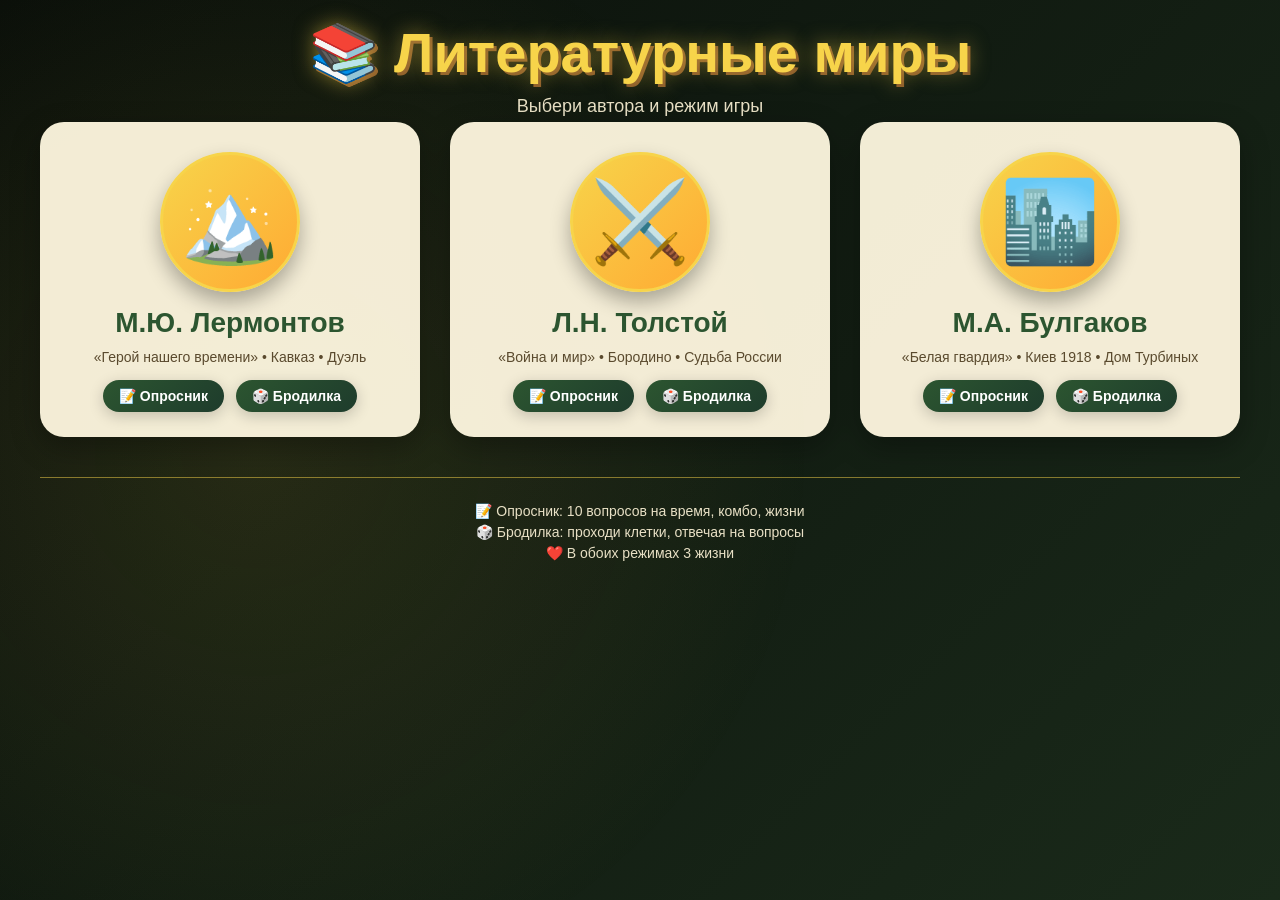
==== board.html @ 4d4cee5b "Update board.html" ====
<!DOCTYPE html>
<html lang="ru">
<head>
    <meta charset="UTF-8">
    <meta name="viewport" content="width=device-width, initial-scale=1.0, user-scalable=yes">
    <title>Литературная бродилка</title>
    <link rel="stylesheet" href="style.css">
    <style>
        .board-container {
            max-width: 800px;
            margin: 0 auto;
            background: rgba(255,248,225,0.95);
            border-radius: 32px;
            padding: 25px;
        }
        .path {
            display: flex;
            flex-wrap: wrap;
            justify-content: center;
            gap: 15px;
            margin: 30px 0;
        }
        .cell {
            width: 70px;
            height: 70px;
            background: #e0d5b5;
            border-radius: 50%;
            display: flex;
            align-items: center;
            justify-content: center;
            font-weight: bold;
            font-size: 20px;
            transition: all 0.2s;
            box-shadow: 0 4px 8px rgba(0,0,0,0.2);
            cursor: pointer;
        }
        .cell.passed {
            background: #2c5530;
            color: white;
        }
        .cell.current {
            background: #f7d44a;
            transform: scale(1.1);
            box-shadow: 0 0 15px gold;
            color: #2c5530;
        }
        .cell.future {
            background: #c0b88a;
            cursor: pointer;
        }
        .cell.future:hover {
            background: #f7d44a;
            transform: scale(1.05);
        }
        .cell.locked {
            background: #aaa;
            cursor: not-allowed;
            opacity: 0.6;
        }
        .question-area {
            margin-top: 20px;
            padding: 20px;
            background: #fff;
            border-radius: 24px;
            animation: fadeIn 0.3s;
        }
        .options-grid {
            display: grid;
            gap: 10px;
            margin-top: 15px;
        }
        .board-option {
            background: #f5f0e3;
            padding: 10px 15px;
            border-radius: 40px;
            cursor: pointer;
            transition: 0.2s;
        }
        .board-option:hover {
            background: #f7d44a;
            transform: translateX(5px);
        }
        .reset-adventure {
            background: #8b5a2b;
            color: white;
            border: none;
            padding: 10px 20px;
            border-radius: 30px;
            cursor: pointer;
            margin-top: 20px;
            width: 100%;
        }
        @media (max-width: 600px) {
            .cell { width: 50px; height: 50px; font-size: 16px; }
        }
    </style>
</head>
<body id="boardBody">
    <div class="board-container">
        <div class="game-header">
            <a href="index.html" class="back-btn">← Главное меню</a>
            <div class="stats-panel">
                <div class="stat"><span>⭐</span><span id="score">0</span></div>
                <div class="stat"><span>❤️</span><span id="lives">3</span></div>
            </div>
        </div>
        
        <div class="location">
            <div class="location-icon" id="boardIcon">📖</div>
            <h3 id="boardTitle">Загрузка...</h3>
            <p class="location-desc" id="boardDesc"></p>
        </div>
        
        <div class="path" id="pathContainer"></div>
        <div id="questionPanel" class="question-area"></div>
        
        <button id="resetBoardBtn" class="reset-adventure">Начать заново</button>
    </div>
    
    <script>
        const authorsData = {
            lermontov: {
                name: "М.Ю. Лермонтов",
                icon: "🏔️",
                desc: "«Герой нашего времени» • Кавказ • Дуэль",
                bgGradient: "linear-gradient(135deg, #3a5e3a 0%, #2c4a2c 100%)",
                questions: [
                    { text: "Как зовут главного героя романа?", options: ["Евгений Онегин", "Григорий Печорин", "Александр Чацкий", "Дмитрий Рудин"], correct: 1, explanation: "Печорин." },
                    { text: "С кем Печорин стреляется на дуэли?", options: ["Максим Максимыч", "Грушницкий", "Вернер", "Княжна Мери"], correct: 1, explanation: "С Грушницким." },
                    { text: "Как зовут девушку, которую Печорин похищает?", options: ["Княжна Мери", "Вера", "Бэла", "Ундина"], correct: 2, explanation: "Бэла." },
                    { text: "В какой главе история с контрабандистами?", options: ["Бэла", "Максим Максимыч", "Тамань", "Княжна Мери"], correct: 2, explanation: "Тамань." },
                    { text: "Кто убивает Вулича?", options: ["Печорин", "Грушницкий", "Пьяный казак", "Контрабандисты"], correct: 2, explanation: "Пьяный казак." },
                    { text: "Как Печорин относится к судьбе?", options: ["Верит", "Не верит", "Сомневается", "Игнорирует"], correct: 0, explanation: "Верит в предопределение." },
                    { text: "Кто рассказывает историю о Бэле?", options: ["Печорин", "Вернер", "Максим Максимыч", "Грушницкий"], correct: 2, explanation: "Максим Максимыч." },
                    { text: "Где происходит глава «Княжна Мери»?", options: ["Тамань", "Пятигорск", "Кисловодск", "Тифлис"], correct: 1, explanation: "Пятигорск." },
                    { text: "Что происходит с Печориным в конце?", options: ["Женится", "Умирает в Персии", "Становится генералом", "Эмигрирует"], correct: 1, explanation: "Умирает в Персии." },
                    { text: "Какой тип представляет Печорин?", options: ["Лишний человек", "Маленький человек", "Романтический герой", "Герой-любовник"], correct: 0, explanation: "Лишний человек." }
                ]
            },
            tolstoy: {
                name: "Л.Н. Толстой",
                icon: "⚔️",
                desc: "«Война и мир» • Бородино • Судьба России",
                bgGradient: "linear-gradient(135deg, #5d3a1a 0%, #8b5a2b 100%)",
                questions: [
                    { text: "Сколько томов в романе?", options: ["3", "4", "5", "6"], correct: 1, explanation: "4 тома." },
                    { text: "Кто командует русской армией при Бородино?", options: ["Наполеон", "Кутузов", "Багратион", "Барклай"], correct: 1, explanation: "Кутузов." },
                    { text: "За кого выходит Наташа Ростова?", options: ["Андрей", "Пьер", "Анатоль", "Николай"], correct: 1, explanation: "За Пьера Безухова." },
                    { text: "Что с Андреем Болконским?", options: ["Женится", "Умирает", "Эмигрирует", "Декабрист"], correct: 1, explanation: "Умирает от ранения." },
                    { text: "Фамилия Наташи?", options: ["Болконская", "Курагина", "Ростова", "Безухова"], correct: 2, explanation: "Ростова." },
                    { text: "Кто отдал подводы для раненых?", options: ["Андрей", "Пьер", "Наташа", "Кутузов"], correct: 2, explanation: "Наташа." },
                    { text: "Главное сражение романа?", options: ["Аустерлиц", "Шенграбен", "Бородино", "Тарутино"], correct: 2, explanation: "Бородино." },
                    { text: "Кто такой Платон Каратаев?", options: ["Враг", "Учитель", "Сослуживец", "Родственник"], correct: 1, explanation: "Символ мудрости." },
                    { text: "Что символизирует дуб?", options: ["Смерть", "Возрождение", "Старость", "Войну"], correct: 1, explanation: "Возрождение Андрея." },
                    { text: "Главная мысль романа?", options: ["Героизм", "Роль народа", "Любовь", "Критика"], correct: 1, explanation: "Историей движет народ." }
                ]
            },
            bulgakov: {
                name: "М.А. Булгаков",
                icon: "🏙️",
                desc: "«Белая гвардия» • Киев 1918 • Дом Турбиных",
                bgGradient: "linear-gradient(135deg, #2c2c3a 0%, #1a1a2a 100%)",
                questions: [
                    { text: "Дом Турбиных находится на...", options: ["Набережной", "Алексеевском спуске", "Крещатике", "Подоле"], correct: 1, explanation: "Алексеевский спуск, 13." },
                    { text: "Символ дома Турбиных?", options: ["Кремовые шторы", "Библиотека", "Рояль", "Печка"], correct: 0, explanation: "Кремовые шторы." },
                    { text: "Кто спасает Алексея Турбина?", options: ["Елена", "Юлия Рейс", "Николка", "Мышлаевский"], correct: 1, explanation: "Юлия Рейс." },
                    { text: "Как зовут сестру Турбиных?", options: ["Наташа", "Елена", "Анна", "Варвара"], correct: 1, explanation: "Елена." },
                    { text: "Порядок смены власти в Киеве?", options: ["Б→Г→П", "Г→П→Б", "П→Г→Б", "Б→П→Г"], correct: 1, explanation: "Гетман→Петлюра→Большевики." },
                    { text: "Кто погибает, спасая юнкеров?", options: ["Алексей", "Николка", "Най-Турс", "Мышлаевский"], correct: 2, explanation: "Най-Турс." },
                    { text: "Что снится Алексею после ранения?", options: ["Война", "Рай", "Дом", "Любовь"], correct: 1, explanation: "Рай, где все равны." },
                    { text: "Профессия Алексея Турбина?", options: ["Врач", "Военный", "Писатель", "Адвокат"], correct: 0, explanation: "Врач." },
                    { text: "Что с Николкой в финале?", options: ["Погибает", "Эмигрирует", "Остаётся", "Женится"], correct: 2, explanation: "Остаётся в Киеве." },
                    { text: "Финальная фраза романа?", options: ["Всё пройдёт", "Звёзды останутся", "Всё будет правильно", "Мир построен"], correct: 1, explanation: "«Но звёзды останутся»." }
                ]
            }
        };
        
        const author = localStorage.getItem('boardAuthor');
        if (!author || !authorsData[author]) {
            alert('Пожалуйста, выберите автора в главном меню');
            window.location.href = 'index.html';
        }
        
        const data = authorsData[author];
        document.getElementById('boardBody').style.background = data.bgGradient;
        document.getElementById('boardIcon').textContent = data.icon;
        document.getElementById('boardTitle').textContent = data.name;
        document.getElementById('boardDesc').textContent = data.desc;
        
        const TOTAL_CELLS = 8;
        let currentCell = 0;
        let score = 0;
        let lives = 3;
        let passedCells = [0];
        let awaitingAnswer = false;
        let currentQuestion = null;
        
        const pathContainer = document.getElementById('pathContainer');
        const questionPanel = document.getElementById('questionPanel');
        const scoreSpan = document.getElementById('score');
        const livesSpan = document.getElementById('lives');
        const resetBtn = document.getElementById('resetBoardBtn');
        
        function saveProgress() {
            localStorage.setItem(`board_${author}`, JSON.stringify({ currentCell, score, lives, passedCells }));
        }
        
        function loadProgress() {
            const saved = localStorage.getItem(`board_${author}`);
            if (saved) {
                try {
                    const p = JSON.parse(saved);
                    currentCell = p.currentCell;
                    score = p.score;
                    lives = p.lives;
                    passedCells = p.passedCells;
                } catch(e) {}
            }
            updateUI();
        }
        
        function updateUI() {
            scoreSpan.textContent = score;
            livesSpan.textContent = lives;
            drawPath();
            if (lives <= 0) {
                questionPanel.innerHTML = `<div class="final-screen"><div class="final-icon">💀</div><h2>Поражение</h2><p>У вас закончились жизни.</p><button id="restartBtn" class="reset-btn">Начать заново</button></div>`;
                document.getElementById('restartBtn')?.addEventListener('click', () => resetGame());
                return;
            }
            if (currentCell === TOTAL_CELLS - 1) {
                const totalPossible = TOTAL_CELLS * 10;
                const percent = (score / totalPossible) * 100;
                let prizeQuote = percent >= 80 ? "Блестяще! Вы настоящий знаток литературы!" : (percent >= 50 ? "Неплохо! Но есть куда расти." : "Перечитайте произведения и попробуйте снова!");
                questionPanel.innerHTML = `<div class="final-screen"><div class="final-icon">🏆</div><h2>Поздравляем!</h2><div class="final-score">${score} / ${totalPossible} баллов</div><div class="prize">${prizeQuote}</div><button id="restartBtn" class="reset-btn">Пройти ещё раз</button></div>`;
                document.getElementById('restartBtn')?.addEventListener('click', () => resetGame());
                return;
            }
        }
        
        function drawPath() {
            pathContainer.innerHTML = '';
            for (let i = 0; i < TOTAL_CELLS; i++) {
                const cell = document.createElement('div');
                cell.classList.add('cell');
                cell.textContent = i+1;
                if (passedCells.includes(i)) cell.classList.add('passed');
                if (i === currentCell) cell.classList.add('current');
                if (i > currentCell && !passedCells.includes(i)) {
                    if (i === currentCell + 1) {
                        cell.classList.add('future');
                        cell.addEventListener('click', () => attemptMove(i));
                    } else {
                        cell.classList.add('locked');
                    }
                } else if (i < currentCell) {
                    cell.classList.add('passed');
                }
                pathContainer.appendChild(cell);
            }
        }
        
        function attemptMove(targetCell) {
            if (awaitingAnswer) return;
            if (targetCell !== currentCell + 1) return;
            if (lives <= 0) return;
            const q = data.questions[Math.floor(Math.random() * data.questions.length)];
            currentQuestion = q;
            showQuestion(q, targetCell);
        }
        
        function showQuestion(q, targetCell) {
            awaitingAnswer = true;
            let optionsHtml = q.options.map((opt, idx) => `<div class="board-option" data-opt="${idx}">${opt}</div>`).join('');
            questionPanel.innerHTML = `
                <div class="question-book">📖 Вопрос для перехода на клетку ${targetCell+1}</div>
                <div class="question-text">${q.text}</div>
                <div class="options-grid" id="boardOptions">${optionsHtml}</div>
                <div id="boardFeedback" class="feedback"></div>
            `;
            document.querySelectorAll('.board-option').forEach(opt => {
                opt.addEventListener('click', (e) => {
                    if (!awaitingAnswer) return;
                    const selected = parseInt(opt.dataset.opt);
                    const isCorrect = (selected === q.correct);
                    const feedbackDiv = document.getElementById('boardFeedback');
                    if (isCorrect) {
                        const points = 10;
                        score += points;
                        feedbackDiv.innerHTML = `✅ Правильно! +${points} баллов. ${q.explanation}`;
                        feedbackDiv.className = 'feedback correct-feedback';
                        currentCell = targetCell;
                        if (!passedCells.includes(targetCell)) passedCells.push(targetCell);
                        saveProgress();
                        updateUI();
                        awaitingAnswer = false;
                        setTimeout(() => {
                            if (lives > 0 && currentCell !== TOTAL_CELLS-1) {
                                questionPanel.innerHTML = `<p style="text-align:center; padding:20px;">✅ Переход на клетку ${currentCell+1} успешен!<br>Нажмите на следующую клетку, чтобы продолжить.</p>`;
                            } else {
                                updateUI();
                            }
                        }, 1500);
                    } else {
                        lives--;
                        feedbackDiv.innerHTML = `❌ Неправильно. ${q.explanation} -1 жизнь.`;
                        feedbackDiv.className = 'feedback wrong-feedback';
                        saveProgress();
                        updateUI();
                        awaitingAnswer = false;
                        setTimeout(() => {
                            if (lives > 0 && currentCell !== TOTAL_CELLS-1) {
                                questionPanel.innerHTML = `<p style="text-align:center; padding:20px;">😔 Остались на клетке ${currentCell+1}. Попробуйте снова нажать на следующую клетку.</p>`;
                            } else {
                                updateUI();
                            }
                        }, 1500);
                    }
                });
            });
        }
        
        function resetGame() {
            currentCell = 0;
            score = 0;
            lives = 3;
            passedCells = [0];
            saveProgress();
            updateUI();
            questionPanel.innerHTML = `<p style="text-align:center; padding:20px;">Нажмите на клетку 2, чтобы начать путь!</p>`;
        }
        
        loadProgress();
        resetBtn.addEventListener('click', () => resetGame());
    </script>
</body>
</html>
---- style.css ----
* {
    margin: 0;
    padding: 0;
    box-sizing: border-box;
}

body {
    font-family: 'Segoe UI', 'Montserrat', Tahoma, Geneva, Verdana, sans-serif;
    background: linear-gradient(135deg, #0a0f0a 0%, #1a2a1a 100%);
    min-height: 100vh;
    padding: 20px;
    position: relative;
    overflow-x: hidden;
}

body::before {
    content: '';
    position: fixed;
    top: 0;
    left: 0;
    width: 100%;
    height: 100%;
    background: radial-gradient(circle at 20% 50%, rgba(247,212,74,0.1) 0%, transparent 50%);
    pointer-events: none;
    animation: floatBg 20s ease-in-out infinite;
}

@keyframes floatBg {
    0%, 100% { transform: translate(0, 0); opacity: 0.5; }
    50% { transform: translate(5%, 5%); opacity: 0.8; }
}

.container {
    max-width: 1200px;
    margin: 0 auto;
    position: relative;
    z-index: 1;
}

.title-animation {
    position: relative;
    text-align: center;
}

.main-title {
    font-size: 56px;
    color: #f7d44a;
    text-shadow: 0 0 20px rgba(247,212,74,0.5), 3px 3px 0 #8b5a2b;
    margin-bottom: 10px;
    animation: titleGlow 2s ease-in-out infinite;
}

@keyframes titleGlow {
    0%, 100% { text-shadow: 0 0 20px rgba(247,212,74,0.5), 3px 3px 0 #8b5a2b; }
    50% { text-shadow: 0 0 40px rgba(247,212,74,0.8), 3px 3px 0 #8b5a2b; }
}

.glow-effect {
    position: absolute;
    top: 50%;
    left: 50%;
    width: 200px;
    height: 200px;
    background: radial-gradient(circle, rgba(247,212,74,0.3) 0%, transparent 70%);
    transform: translate(-50%, -50%);
    border-radius: 50%;
    animation: pulse 3s ease-in-out infinite;
}

@keyframes pulse {
    0%, 100% { transform: translate(-50%, -50%) scale(1); opacity: 0.5; }
    50% { transform: translate(-50%, -50%) scale(1.5); opacity: 0.2; }
}

.subtitle {
    text-align: center;
    font-size: 18px;
    color: #e8e0c5;
    margin-bottom: 5px;
}

.subtitle-small {
    text-align: center;
    font-size: 14px;
    color: #c0b88a;
    margin-bottom: 40px;
}

.worlds-grid {
    display: grid;
    grid-template-columns: repeat(auto-fit, minmax(320px, 1fr));
    gap: 30px;
    margin-bottom: 40px;
}

.world-card {
    background: rgba(255, 248, 225, 0.95);
    border-radius: 24px;
    padding: 30px 20px;
    text-align: center;
    transition: all 0.4s cubic-bezier(0.175, 0.885, 0.32, 1.275);
    cursor: pointer;
    box-shadow: 0 10px 30px rgba(0,0,0,0.3);
    position: relative;
    overflow: hidden;
}

.world-card::before {
    content: '';
    position: absolute;
    top: -50%;
    left: -50%;
    width: 200%;
    height: 200%;
    background: radial-gradient(circle, rgba(247,212,74,0.2) 0%, transparent 70%);
    opacity: 0;
    transition: opacity 0.4s;
}

.world-card:hover::before {
    opacity: 1;
}

.world-card:hover {
    transform: translateY(-15px) scale(1.02);
    box-shadow: 0 25px 50px rgba(0,0,0,0.4);
}

.world-icon {
    width: 120px;
    height: 120px;
    margin: 0 auto 15px;
    border-radius: 50%;
    overflow: hidden;
    border: 3px solid #f7d44a;
    box-shadow: 0 5px 15px rgba(0,0,0,0.2);
    transition: transform 0.3s;
}

.world-card:hover .world-icon {
    transform: scale(1.05);
}

.world-icon img {
    width: 100%;
    height: 100%;
    object-fit: cover;
}

.world-card h2 {
    font-size: 28px;
    color: #2c5530;
    margin-bottom: 10px;
}

.world-desc {
    color: #5a4a2e;
    font-size: 14px;
    margin-bottom: 15px;
}

.world-stats {
    display: flex;
    justify-content: center;
    gap: 15px;
    margin-bottom: 20px;
}

.world-stats span {
    background: #f7d44a;
    color: #2c5530;
    padding: 5px 12px;
    border-radius: 30px;
    font-size: 11px;
    font-weight: bold;
}

.play-btn {
    background: linear-gradient(135deg, #2c5530 0%, #1e3c2c 100%);
    color: white;
    border: none;
    padding: 12px 28px;
    font-size: 16px;
    border-radius: 40px;
    cursor: pointer;
    transition: all 0.3s;
    font-weight: bold;
    box-shadow: 0 4px 15px rgba(0,0,0,0.2);
}

.play-btn:hover {
    transform: scale(1.05);
    box-shadow: 0 6px 20px rgba(0,0,0,0.3);
}

.info-footer {
    text-align: center;
    color: #e8e0c5;
    font-size: 14px;
    padding-top: 20px;
    border-top: 1px solid #f7d44a80;
}

.info-footer p {
    margin: 5px 0;
}

/* ========== ИГРОВЫЕ СТИЛИ ========== */
.game-container {
    max-width: 900px;
    margin: 0 auto;
    background: rgba(255, 248, 225, 0.95);
    border-radius: 32px;
    padding: 25px;
    box-shadow: 0 20px 40px rgba(0,0,0,0.3);
    animation: slideIn 0.5s ease-out;
}

@keyframes slideIn {
    from { opacity: 0; transform: translateY(30px); }
    to { opacity: 1; transform: translateY(0); }
}

.game-header {
    display: flex;
    justify-content: space-between;
    align-items: center;
    margin-bottom: 25px;
    padding-bottom: 15px;
    border-bottom: 2px solid #f7d44a;
    flex-wrap: wrap;
    gap: 10px;
}

.back-btn {
    background: #8b5a2b;
    color: white;
    text-decoration: none;
    padding: 8px 20px;
    border-radius: 30px;
    font-size: 14px;
    transition: all 0.3s;
}

.back-btn:hover {
    background: #5a3a1a;
    transform: translateX(-3px);
}

.stats-panel {
    display: flex;
    gap: 20px;
}

.stat {
    background: #f7d44a20;
    padding: 8px 18px;
    border-radius: 30px;
    font-weight: bold;
    display: flex;
    align-items: center;
    gap: 8px;
}

.stat span:first-child {
    font-size: 20px;
}

.stat span:last-child {
    color: #2c5530;
    font-size: 20px;
    font-weight: bold;
}

.progress-section {
    margin-bottom: 25px;
}

.progress-bar-container {
    background: #e0d5b5;
    height: 12px;
    border-radius: 10px;
    overflow: hidden;
}

.progress-fill {
    background: linear-gradient(90deg, #f7d44a, #ffaa33);
    height: 100%;
    width: 0%;
    transition: width 0.4s ease;
    position: relative;
    overflow: hidden;
}

.progress-fill::after {
    content: '';
    position: absolute;
    top: 0;
    left: 0;
    right: 0;
    bottom: 0;
    background: linear-gradient(90deg, transparent, rgba(255,255,255,0.4), transparent);
    animation: shimmer 1.5s infinite;
}

@keyframes shimmer {
    0% { transform: translateX(-100%); }
    100% { transform: translateX(100%); }
}

.progress-text {
    text-align: center;
    margin-top: 8px;
    font-size: 14px;
    color: #5a4a2e;
    font-weight: bold;
}

.timer-section {
    text-align: center;
    margin-bottom: 25px;
}

.timer-circle {
    width: 80px;
    height: 80px;
    margin: 0 auto;
    position: relative;
}

.timer-svg {
    transform: rotate(-90deg);
}

.timer-bg {
    stroke: #e0d5b5;
}

.timer-progress {
    stroke: #f7d44a;
    transition: stroke-dashoffset 0.1s linear;
}

.timer-text {
    position: absolute;
    top: 50%;
    left: 50%;
    transform: translate(-50%, -50%);
    font-size: 24px;
    font-weight: bold;
    color: #2c5530;
}

.timer-warning {
    animation: timerPulse 0.5s ease-in-out infinite;
}

@keyframes timerPulse {
    0%, 100% { color: #2c5530; }
    50% { color: #e76f51; text-shadow: 0 0 5px red; }
}

.location {
    text-align: center;
    margin-bottom: 25px;
    padding: 15px;
    background: linear-gradient(135deg, #f7d44a20, transparent);
    border-radius: 20px;
}

.location-icon {
    font-size: 56px;
    animation: bounce 2s ease-in-out infinite;
}

@keyframes bounce {
    0%, 100% { transform: translateY(0); }
    50% { transform: translateY(-10px); }
}

.location h3 {
    font-size: 28px;
    color: #2c5530;
    margin-top: 10px;
}

.location-desc {
    font-size: 14px;
    color: #5a4a2e;
    margin-top: 5px;
}

.question-card {
    background: #fff;
    border-radius: 24px;
    padding: 30px;
    margin-bottom: 25px;
    box-shadow: 0 10px 30px rgba(0,0,0,0.1);
    animation: cardAppear 0.4s ease-out;
}

@keyframes cardAppear {
    from { opacity: 0; transform: scale(0.95); }
    to { opacity: 1; transform: scale(1); }
}

.question-book {
    display: inline-block;
    background: #f7d44a;
    color: #2c5530;
    padding: 4px 12px;
    border-radius: 20px;
    font-size: 12px;
    font-weight: bold;
    margin-bottom: 15px;
}

.question-text {
    font-size: 20px;
    line-height: 1.4;
    color: #2c2c2c;
    margin-bottom: 25px;
    font-weight: 500;
    background: #f9f5e8;
    padding: 20px;
    border-radius: 16px;
}

.options {
    display: flex;
    flex-direction: column;
    gap: 12px;
}

.option {
    background: linear-gradient(135deg, #f5f0e3 0%, #efe6d4 100%);
    padding: 15px 20px;
    border-radius: 50px;
    cursor: pointer;
    transition: all 0.2s;
    border: 2px solid transparent;
    font-size: 16px;
}

.option:hover:not(.disabled) {
    transform: translateX(8px);
    background: #e8dfc8;
    border-color: #f7d44a;
}

.option.correct {
    background: linear-gradient(135deg, #90be6d, #6a994e);
    border-color: #2c5530;
    color: white;
    animation: correctPulse 0.5s ease;
}

@keyframes correctPulse {
    0% { transform: scale(1); }
    50% { transform: scale(1.02); }
    100% { transform: scale(1); }
}

.option.wrong {
    background: linear-gradient(135deg, #e76f51, #bc4742);
    border-color: #bc4742;
    color: white;
    animation: shake 0.3s ease;
}

@keyframes shake {
    0%, 100% { transform: translateX(0); }
    25% { transform: translateX(-5px); }
    75% { transform: translateX(5px); }
}

.option.disabled {
    pointer-events: none;
    opacity: 0.7;
}

.feedback {
    margin-top: 20px;
    padding: 12px;
    border-radius: 12px;
    text-align: center;
    font-size: 14px;
    animation: fadeIn 0.3s ease;
}

@keyframes fadeIn {
    from { opacity: 0; transform: translateY(-10px); }
    to { opacity: 1; transform: translateY(0); }
}

.feedback.correct-feedback {
    background: #d4edda;
    color: #155724;
    border-left: 4px solid #28a745;
}

.feedback.wrong-feedback {
    background: #f8d7da;
    color: #721c24;
    border-left: 4px solid #dc3545;
}

.final-screen {
    text-align: center;
    padding: 40px;
    animation: zoomIn 0.5s ease-out;
}

@keyframes zoomIn {
    from { opacity: 0; transform: scale(0.8); }
    to { opacity: 1; transform: scale(1); }
}

.final-icon {
    font-size: 80px;
    margin-bottom: 20px;
    animation: spin 1s ease;
}

@keyframes spin {
    from { transform: rotate(0deg); }
    to { transform: rotate(360deg); }
}

.final-screen h2 {
    font-size: 32px;
    color: #2c5530;
    margin-bottom: 20px;
}

.final-score {
    font-size: 36px;
    font-weight: bold;
    color: #f7d44a;
    background: #2c5530;
    display: inline-block;
    padding: 10px 30px;
    border-radius: 50px;
    margin: 20px 0;
}

.prize {
    background: #f7d44a;
    padding: 20px;
    border-radius: 20px;
    margin: 30px 0;
    font-style: italic;
    font-size: 18px;
    color: #2c5530;
}

.reset-btn {
    background: #8b5a2b;
    color: white;
    text-decoration: none;
    padding: 12px 30px;
    border-radius: 40px;
    display: inline-block;
    margin-top: 20px;
    transition: all 0.3s;
}

.reset-btn:hover {
    background: #5a3a1a;
    transform: scale(1.05);
}

@media (max-width: 768px) {
    .main-title {
        font-size: 36px;
    }
    .game-container {
        padding: 15px;
    }
    .question-text {
        font-size: 16px;
    }
    .option {
        padding: 12px 16px;
        font-size: 14px;
    }
    .worlds-grid {
        grid-template-columns: 1fr;
    }
    .stats-panel {
        flex-wrap: wrap;
        justify-content: center;
    }
}
/* Добавить в конец style.css */

.world-icon {
    width: 120px;
    height: 120px;
    margin: 0 auto 15px;
    border-radius: 50%;
    background: linear-gradient(135deg, #f7d44a, #ffaa33);
    display: flex;
    align-items: center;
    justify-content: center;
    font-size: 64px;
    box-shadow: 0 5px 15px rgba(0,0,0,0.2);
    transition: transform 0.3s;
}/* ===== Увеличенные иконки на главной ===== */
.world-icon {
    width: 140px;
    height: 140px;
    margin: 0 auto 15px;
    border-radius: 50%;
    background: linear-gradient(135deg, #f7d44a, #ffaa33);
    display: flex;
    align-items: center;
    justify-content: center;
    font-size: 80px;
    box-shadow: 0 10px 20px rgba(0,0,0,0.3);
    transition: transform 0.3s, box-shadow 0.3s;
}
.world-card:hover .world-icon {
    transform: scale(1.05) rotate(3deg);
    box-shadow: 0 15px 30px rgba(0,0,0,0.4);
}

/* ===== Карта глав (вместо прогресс-бара) ===== */
.chapter-map {
    display: flex;
    justify-content: center;
    flex-wrap: wrap;
    gap: 10px;
    margin-bottom: 25px;
    padding: 10px;
    background: rgba(224, 213, 181, 0.3);
    border-radius: 60px;
}
.chapter-marker {
    width: 40px;
    height: 40px;
    background: #e0d5b5;
    border-radius: 50%;
    display: flex;
    align-items: center;
    justify-content: center;
    font-weight: bold;
    color: #5a4a2e;
    transition: all 0.2s;
    box-shadow: 0 2px 5px rgba(0,0,0,0.2);
}
.chapter-marker.completed {
    background: #2c5530;
    color: white;
    box-shadow: 0 0 8px #f7d44a;
}
.chapter-marker.active {
    background: #f7d44a;
    color: #2c5530;
    transform: scale(1.2);
    box-shadow: 0 0 12px gold;
    animation: pulse 1s infinite;
}
@keyframes pulse {
    0% { transform: scale(1.2); }
    50% { transform: scale(1.3); background: #ffcc33; }
    100% { transform: scale(1.2); }
}

/* ===== Эффект встряски ===== */
@keyframes shake {
    0% { transform: translateX(0); }
    25% { transform: translateX(-6px); }
    75% { transform: translateX(6px); }
    100% { transform: translateX(0); }
}

/* ===== Дополнительная анимация для появления вопросов ===== */
.question-card {
    animation: cardAppear 0.4s ease-out, glowPulse 1.5s infinite alternate;
}
@keyframes glowPulse {
    from { box-shadow: 0 10px 30px rgba(0,0,0,0.1); }
    to { box-shadow: 0 10px 40px rgba(247,212,74,0.3); }
}

/* ===== Адаптив для карты ===== */
@media (max-width: 600px) {
    .chapter-marker {
        width: 30px;
        height: 30px;
        font-size: 12px;
    }
    .world-icon {
        width: 100px;
        height: 100px;
        font-size: 60px;
    }
}
/* Дополнительные стили для бродилки */
.mini-option {
    background: #f5f0e3;
    padding: 10px 15px;
    margin: 8px 0;
    border-radius: 40px;
    cursor: pointer;
    transition: all 0.2s;
}
.mini-option:hover {
    background: #f7d44a;
    transform: translateX(5px);
}
.choice-btn {
    display: block;
    width: 100%;
    background: linear-gradient(135deg, #f7d44a, #ffaa33);
    border: none;
    padding: 14px;
    margin: 10px 0;
    border-radius: 50px;
    font-size: 16px;
    font-weight: bold;
    color: #2c5530;
    cursor: pointer;
    text-align: left;
    padding-left: 20px;
    transition: all 0.2s;
}
.choice-btn:hover {
    transform: translateX(8px);
    background: #ffcc44;
}
.adventure-map {
    display: flex;
    justify-content: center;
    flex-wrap: wrap;
    gap: 8px;
    margin-bottom: 20px;
}
.map-node {
    width: 40px;
    height: 40px;
    border-radius: 50%;
    background: #e0d5b5;
    display: flex;
    align-items: center;
    justify-content: center;
    font-weight: bold;
    transition: 0.2s;
}
.map-node.visited {
    background: #2c5530;
    color: white;
}
.map-node.current {
    background: #f7d44a;
    transform: scale(1.2);
    box-shadow: 0 0 8px gold;
}
.reset-adventure {
    background: #8b5a2b;
    color: white;
    border: none;
    padding: 10px 20px;
    border-radius: 30px;
    cursor: pointer;
    margin-top: 20px;
    width: 100%;
}
.button-group {
    display: flex;
    gap: 12px;
    justify-content: center;
    margin-top: 15px;
}
.button-group .play-btn {
    margin: 0;
    padding: 8px 16px;
    font-size: 14px;
}
.world-card {
    padding-bottom: 25px;
}
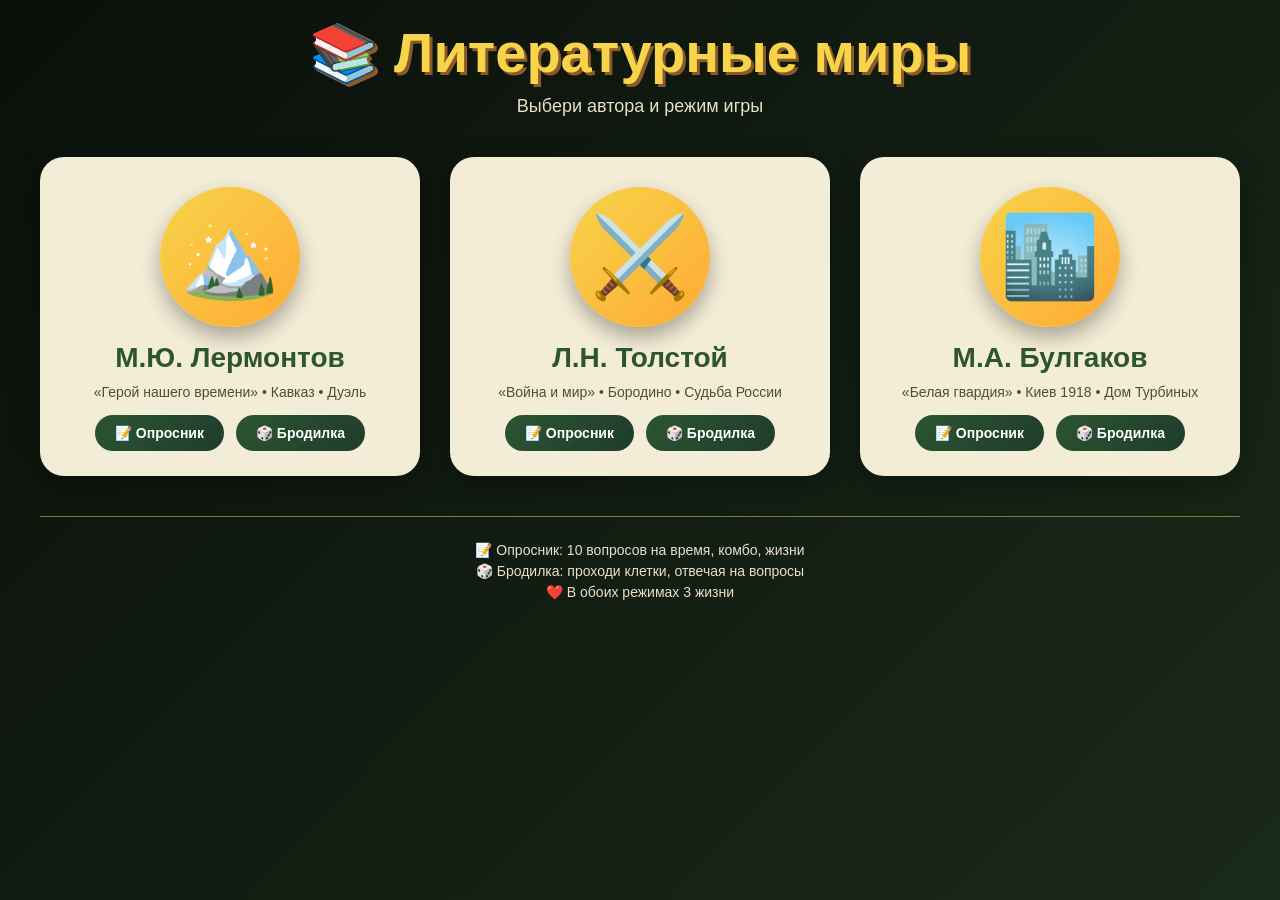
==== commit 816127a6: "Update board.html" ====
--- a/board.html
+++ b/board.html
@@ -7,55 +7,123 @@
     <link rel="stylesheet" href="style.css">
     <style>
         .board-container {
-            max-width: 800px;
+            max-width: 700px;
             margin: 0 auto;
             background: rgba(255,248,225,0.95);
             border-radius: 32px;
             padding: 25px;
         }
+        .game-header {
+            display: flex;
+            justify-content: space-between;
+            align-items: center;
+            margin-bottom: 25px;
+            padding-bottom: 15px;
+            border-bottom: 2px solid #f7d44a;
+            flex-wrap: wrap;
+            gap: 10px;
+        }
+        .back-btn {
+            background: #8b5a2b;
+            color: white;
+            text-decoration: none;
+            padding: 8px 20px;
+            border-radius: 30px;
+            font-size: 14px;
+            transition: all 0.3s;
+        }
+        .back-btn:hover {
+            background: #5a3a1a;
+            transform: translateX(-3px);
+        }
+        .stats-panel {
+            display: flex;
+            gap: 20px;
+        }
+        .stat {
+            background: #f7d44a20;
+            padding: 8px 18px;
+            border-radius: 30px;
+            font-weight: bold;
+            display: flex;
+            align-items: center;
+            gap: 8px;
+        }
+        .stat span:first-child {
+            font-size: 20px;
+        }
+        .stat span:last-child {
+            color: #2c5530;
+            font-size: 20px;
+            font-weight: bold;
+        }
+        .location {
+            text-align: center;
+            margin-bottom: 25px;
+            padding: 15px;
+            background: linear-gradient(135deg, #f7d44a20, transparent);
+            border-radius: 20px;
+        }
+        .location-icon {
+            font-size: 56px;
+        }
+        .location h3 {
+            font-size: 28px;
+            color: #2c5530;
+            margin-top: 10px;
+        }
+        .location-desc {
+            font-size: 14px;
+            color: #5a4a2e;
+            margin-top: 5px;
+        }
         .path {
             display: flex;
             flex-wrap: wrap;
             justify-content: center;
-            gap: 15px;
-            margin: 30px 0;
+            gap: 20px;
+            margin: 40px 0;
         }
         .cell {
             width: 70px;
             height: 70px;
-            background: #e0d5b5;
+            background: #c0b88a;
             border-radius: 50%;
             display: flex;
             align-items: center;
             justify-content: center;
             font-weight: bold;
-            font-size: 20px;
+            font-size: 24px;
             transition: all 0.2s;
             box-shadow: 0 4px 8px rgba(0,0,0,0.2);
-            cursor: pointer;
+            cursor: default;
+            color: #5a4a2e;
         }
         .cell.passed {
             background: #2c5530;
             color: white;
+            cursor: default;
         }
         .cell.current {
             background: #f7d44a;
             transform: scale(1.1);
             box-shadow: 0 0 15px gold;
             color: #2c5530;
-        }
-        .cell.future {
-            background: #c0b88a;
+            cursor: default;
+        }
+        .cell.next {
+            background: #90be6d;
             cursor: pointer;
-        }
-        .cell.future:hover {
-            background: #f7d44a;
+            color: white;
+        }
+        .cell.next:hover {
+            background: #6a994e;
             transform: scale(1.05);
         }
         .cell.locked {
             background: #aaa;
+            color: #666;
             cursor: not-allowed;
-            opacity: 0.6;
         }
         .question-area {
             margin-top: 20px;
@@ -64,34 +132,122 @@
             border-radius: 24px;
             animation: fadeIn 0.3s;
         }
+        .question-book {
+            display: inline-block;
+            background: #f7d44a;
+            color: #2c5530;
+            padding: 4px 12px;
+            border-radius: 20px;
+            font-size: 12px;
+            font-weight: bold;
+            margin-bottom: 15px;
+        }
+        .question-text {
+            font-size: 18px;
+            line-height: 1.4;
+            color: #2c2c2c;
+            margin-bottom: 20px;
+            font-weight: 500;
+            background: #f9f5e8;
+            padding: 15px;
+            border-radius: 16px;
+        }
         .options-grid {
             display: grid;
             gap: 10px;
             margin-top: 15px;
         }
         .board-option {
-            background: #f5f0e3;
-            padding: 10px 15px;
+            background: linear-gradient(135deg, #f5f0e3 0%, #efe6d4 100%);
+            padding: 12px 18px;
             border-radius: 40px;
             cursor: pointer;
             transition: 0.2s;
+            border: 2px solid transparent;
         }
         .board-option:hover {
             background: #f7d44a;
             transform: translateX(5px);
         }
-        .reset-adventure {
+        .board-option.correct {
+            background: linear-gradient(135deg, #90be6d, #6a994e);
+            color: white;
+        }
+        .board-option.wrong {
+            background: linear-gradient(135deg, #e76f51, #bc4742);
+            color: white;
+        }
+        .feedback {
+            margin-top: 15px;
+            padding: 10px;
+            border-radius: 12px;
+            font-size: 14px;
+        }
+        .feedback.correct-feedback {
+            background: #d4edda;
+            color: #155724;
+            border-left: 4px solid #28a745;
+        }
+        .feedback.wrong-feedback {
+            background: #f8d7da;
+            color: #721c24;
+            border-left: 4px solid #dc3545;
+        }
+        .final-screen {
+            text-align: center;
+            padding: 30px;
+        }
+        .final-icon {
+            font-size: 70px;
+            margin-bottom: 15px;
+        }
+        .final-screen h2 {
+            font-size: 28px;
+            color: #2c5530;
+            margin-bottom: 15px;
+        }
+        .final-score {
+            font-size: 30px;
+            font-weight: bold;
+            color: #f7d44a;
+            background: #2c5530;
+            display: inline-block;
+            padding: 8px 25px;
+            border-radius: 50px;
+            margin: 15px 0;
+        }
+        .prize {
+            background: #f7d44a;
+            padding: 15px;
+            border-radius: 20px;
+            margin: 20px 0;
+            font-style: italic;
+            font-size: 16px;
+            color: #2c5530;
+        }
+        .reset-btn {
             background: #8b5a2b;
             color: white;
+            text-decoration: none;
+            padding: 10px 25px;
+            border-radius: 40px;
+            display: inline-block;
+            margin-top: 15px;
+            transition: all 0.3s;
             border: none;
-            padding: 10px 20px;
-            border-radius: 30px;
             cursor: pointer;
-            margin-top: 20px;
-            width: 100%;
+        }
+        .reset-btn:hover {
+            background: #5a3a1a;
+            transform: scale(1.05);
+        }
+        @keyframes fadeIn {
+            from { opacity: 0; transform: translateY(-10px); }
+            to { opacity: 1; transform: translateY(0); }
         }
         @media (max-width: 600px) {
-            .cell { width: 50px; height: 50px; font-size: 16px; }
+            .cell { width: 50px; height: 50px; font-size: 18px; }
+            .path { gap: 12px; }
         }
     </style>
 </head>
@@ -100,12 +256,13 @@
         <div class="game-header">
             <a href="index.html" class="back-btn">← Главное меню</a>
             <div class="stats-panel">
+                <div class="stat"><span>❤️</span><span id="lives">3</span></div>
                 <div class="stat"><span>⭐</span><span id="score">0</span></div>
-                <div class="stat"><span>❤️</span><span id="lives">3</span></div>
+                <div class="stat"><span>🚶</span><span id="moves">0</span></div>
             </div>
         </div>
         
-        <div class="location">
+        <div class="location" id="location">
             <div class="location-icon" id="boardIcon">📖</div>
             <h3 id="boardTitle">Загрузка...</h3>
             <p class="location-desc" id="boardDesc"></p>
@@ -113,11 +270,10 @@
         
         <div class="path" id="pathContainer"></div>
         <div id="questionPanel" class="question-area"></div>
-        
-        <button id="resetBoardBtn" class="reset-adventure">Начать заново</button>
     </div>
     
     <script>
+        // ========== ДАННЫЕ ПО АВТОРАМ ==========
         const authorsData = {
             lermontov: {
                 name: "М.Ю. Лермонтов",
@@ -125,8 +281,8 @@
                 desc: "«Герой нашего времени» • Кавказ • Дуэль",
                 bgGradient: "linear-gradient(135deg, #3a5e3a 0%, #2c4a2c 100%)",
                 questions: [
-                    { text: "Как зовут главного героя романа?", options: ["Евгений Онегин", "Григорий Печорин", "Александр Чацкий", "Дмитрий Рудин"], correct: 1, explanation: "Печорин." },
-                    { text: "С кем Печорин стреляется на дуэли?", options: ["Максим Максимыч", "Грушницкий", "Вернер", "Княжна Мери"], correct: 1, explanation: "С Грушницким." },
+                    { text: "Как зовут главного героя романа «Герой нашего времени»?", options: ["Евгений Онегин", "Григорий Печорин", "Александр Чацкий", "Дмитрий Рудин"], correct: 1, explanation: "Печорин Григорий Александрович." },
+                    { text: "С кем Печорин стреляется на дуэли?", options: ["Максим Максимыч", "Грушницкий", "Вернер", "Княжна Мери"], correct: 1, explanation: "Дуэль с Грушницким." },
                     { text: "Как зовут девушку, которую Печорин похищает?", options: ["Княжна Мери", "Вера", "Бэла", "Ундина"], correct: 2, explanation: "Бэла." },
                     { text: "В какой главе история с контрабандистами?", options: ["Бэла", "Максим Максимыч", "Тамань", "Княжна Мери"], correct: 2, explanation: "Тамань." },
                     { text: "Кто убивает Вулича?", options: ["Печорин", "Грушницкий", "Пьяный казак", "Контрабандисты"], correct: 2, explanation: "Пьяный казак." },
@@ -143,16 +299,16 @@
                 desc: "«Война и мир» • Бородино • Судьба России",
                 bgGradient: "linear-gradient(135deg, #5d3a1a 0%, #8b5a2b 100%)",
                 questions: [
-                    { text: "Сколько томов в романе?", options: ["3", "4", "5", "6"], correct: 1, explanation: "4 тома." },
-                    { text: "Кто командует русской армией при Бородино?", options: ["Наполеон", "Кутузов", "Багратион", "Барклай"], correct: 1, explanation: "Кутузов." },
-                    { text: "За кого выходит Наташа Ростова?", options: ["Андрей", "Пьер", "Анатоль", "Николай"], correct: 1, explanation: "За Пьера Безухова." },
-                    { text: "Что с Андреем Болконским?", options: ["Женится", "Умирает", "Эмигрирует", "Декабрист"], correct: 1, explanation: "Умирает от ранения." },
-                    { text: "Фамилия Наташи?", options: ["Болконская", "Курагина", "Ростова", "Безухова"], correct: 2, explanation: "Ростова." },
+                    { text: "Сколько томов в романе «Война и мир»?", options: ["3 тома", "4 тома", "5 томов", "6 томов"], correct: 1, explanation: "4 тома." },
+                    { text: "Кто командует русской армией во время Бородинского сражения?", options: ["Наполеон", "Кутузов", "Багратион", "Барклай"], correct: 1, explanation: "Кутузов." },
+                    { text: "За кого в конце выходит замуж Наташа Ростова?", options: ["Андрей Болконский", "Пьер Безухов", "Анатоль Курагин", "Николай Ростов"], correct: 1, explanation: "За Пьера Безухова." },
+                    { text: "Что происходит с Андреем Болконским?", options: ["Женится", "Умирает от ранения", "Эмигрирует", "Становится декабристом"], correct: 1, explanation: "Умирает от ранения." },
+                    { text: "Фамилия Наташи Ростовой?", options: ["Болконская", "Курагина", "Ростова", "Безухова"], correct: 2, explanation: "Ростова." },
                     { text: "Кто отдал подводы для раненых?", options: ["Андрей", "Пьер", "Наташа", "Кутузов"], correct: 2, explanation: "Наташа." },
                     { text: "Главное сражение романа?", options: ["Аустерлиц", "Шенграбен", "Бородино", "Тарутино"], correct: 2, explanation: "Бородино." },
-                    { text: "Кто такой Платон Каратаев?", options: ["Враг", "Учитель", "Сослуживец", "Родственник"], correct: 1, explanation: "Символ мудрости." },
-                    { text: "Что символизирует дуб?", options: ["Смерть", "Возрождение", "Старость", "Войну"], correct: 1, explanation: "Возрождение Андрея." },
-                    { text: "Главная мысль романа?", options: ["Героизм", "Роль народа", "Любовь", "Критика"], correct: 1, explanation: "Историей движет народ." }
+                    { text: "Кто такой Платон Каратаев?", options: ["Враг", "Учитель мудрости", "Сослуживец", "Родственник"], correct: 1, explanation: "Символ народной мудрости." },
+                    { text: "Что символизирует дуб?", options: ["Смерть", "Возрождение", "Старость", "Войну"], correct: 1, explanation: "Символ возрождения Андрея." },
+                    { text: "Главная мысль романа?", options: ["Героизм личности", "Роль народа", "Любовь", "Критика монархии"], correct: 1, explanation: "Историей движет народ." }
                 ]
             },
             bulgakov: {
@@ -175,6 +331,7 @@
             }
         };
         
+        // Получаем выбранного автора
         const author = localStorage.getItem('boardAuthor');
         if (!author || !authorsData[author]) {
             alert('Пожалуйста, выберите автора в главном меню');
@@ -187,53 +344,56 @@
         document.getElementById('boardTitle').textContent = data.name;
         document.getElementById('boardDesc').textContent = data.desc;
         
-        const TOTAL_CELLS = 8;
-        let currentCell = 0;
+        // Параметры игры
+        const TOTAL_CELLS = 8;  // клетки 1-8
+        let currentCell = 0;    // 0 = клетка 1
         let score = 0;
         let lives = 3;
-        let passedCells = [0];
+        let moves = 0;           // количество сделанных ходов
         let awaitingAnswer = false;
         let currentQuestion = null;
+        let pendingTargetCell = null;
         
         const pathContainer = document.getElementById('pathContainer');
         const questionPanel = document.getElementById('questionPanel');
+        const livesSpan = document.getElementById('lives');
         const scoreSpan = document.getElementById('score');
-        const livesSpan = document.getElementById('lives');
-        const resetBtn = document.getElementById('resetBoardBtn');
-        
-        function saveProgress() {
-            localStorage.setItem(`board_${author}`, JSON.stringify({ currentCell, score, lives, passedCells }));
-        }
-        
-        function loadProgress() {
-            const saved = localStorage.getItem(`board_${author}`);
-            if (saved) {
-                try {
-                    const p = JSON.parse(saved);
-                    currentCell = p.currentCell;
-                    score = p.score;
-                    lives = p.lives;
-                    passedCells = p.passedCells;
-                } catch(e) {}
-            }
-            updateUI();
-        }
+        const movesSpan = document.getElementById('moves');
         
         function updateUI() {
+            livesSpan.textContent = lives;
             scoreSpan.textContent = score;
-            livesSpan.textContent = lives;
+            movesSpan.textContent = moves;
             drawPath();
+            
             if (lives <= 0) {
-                questionPanel.innerHTML = `<div class="final-screen"><div class="final-icon">💀</div><h2>Поражение</h2><p>У вас закончились жизни.</p><button id="restartBtn" class="reset-btn">Начать заново</button></div>`;
-                document.getElementById('restartBtn')?.addEventListener('click', () => resetGame());
+                questionPanel.innerHTML = `
+                    <div class="final-screen">
+                        <div class="final-icon">💀</div>
+                        <h2>Поражение...</h2>
+                        <p>У вас закончились жизни!</p>
+                        <div class="final-score">${score} баллов</div>
+                        <button id="resetBoardBtn" class="reset-btn">Начать заново</button>
+                    </div>
+                `;
+                document.getElementById('resetBoardBtn')?.addEventListener('click', () => resetGame());
                 return;
             }
+            
             if (currentCell === TOTAL_CELLS - 1) {
                 const totalPossible = TOTAL_CELLS * 10;
                 const percent = (score / totalPossible) * 100;
                 let prizeQuote = percent >= 80 ? "Блестяще! Вы настоящий знаток литературы!" : (percent >= 50 ? "Неплохо! Но есть куда расти." : "Перечитайте произведения и попробуйте снова!");
-                questionPanel.innerHTML = `<div class="final-screen"><div class="final-icon">🏆</div><h2>Поздравляем!</h2><div class="final-score">${score} / ${totalPossible} баллов</div><div class="prize">${prizeQuote}</div><button id="restartBtn" class="reset-btn">Пройти ещё раз</button></div>`;
-                document.getElementById('restartBtn')?.addEventListener('click', () => resetGame());
+                questionPanel.innerHTML = `
+                    <div class="final-screen">
+                        <div class="final-icon">🏆</div>
+                        <h2>Поздравляем! Путь пройден!</h2>
+                        <div class="final-score">${score} / ${totalPossible} баллов</div>
+                        <div class="prize">${prizeQuote}</div>
+                        <button id="resetBoardBtn" class="reset-btn">Пройти заново</button>
+                    </div>
+                `;
+                document.getElementById('resetBoardBtn')?.addEventListener('click', () => resetGame());
                 return;
             }
         }
@@ -243,74 +403,82 @@
             for (let i = 0; i < TOTAL_CELLS; i++) {
                 const cell = document.createElement('div');
                 cell.classList.add('cell');
-                cell.textContent = i+1;
-                if (passedCells.includes(i)) cell.classList.add('passed');
-                if (i === currentCell) cell.classList.add('current');
-                if (i > currentCell && !passedCells.includes(i)) {
-                    if (i === currentCell + 1) {
-                        cell.classList.add('future');
-                        cell.addEventListener('click', () => attemptMove(i));
-                    } else {
-                        cell.classList.add('locked');
+                cell.textContent = (i + 1).toString();
+                
+                if (i < currentCell) {
+                    cell.classList.add('passed');
+                } else if (i === currentCell) {
+                    cell.classList.add('current');
+                } else if (i === currentCell + 1) {
+                    cell.classList.add('next');
+                    if (!awaitingAnswer && lives > 0) {
+                        cell.addEventListener('click', () => askQuestion(i));
                     }
-                } else if (i < currentCell) {
-                    cell.classList.add('passed');
+                } else {
+                    cell.classList.add('locked');
                 }
+                
                 pathContainer.appendChild(cell);
             }
         }
         
-        function attemptMove(targetCell) {
+        function askQuestion(targetCell) {
             if (awaitingAnswer) return;
+            if (lives <= 0) return;
             if (targetCell !== currentCell + 1) return;
-            if (lives <= 0) return;
-            const q = data.questions[Math.floor(Math.random() * data.questions.length)];
-            currentQuestion = q;
-            showQuestion(q, targetCell);
-        }
-        
-        function showQuestion(q, targetCell) {
+            
+            pendingTargetCell = targetCell;
+            const randomIndex = Math.floor(Math.random() * data.questions.length);
+            currentQuestion = data.questions[randomIndex];
+            
             awaitingAnswer = true;
-            let optionsHtml = q.options.map((opt, idx) => `<div class="board-option" data-opt="${idx}">${opt}</div>`).join('');
+            const optionsHtml = currentQuestion.options.map((opt, idx) => 
+                `<div class="board-option" data-opt="${idx}">${opt}</div>`
+            ).join('');
+            
             questionPanel.innerHTML = `
-                <div class="question-book">📖 Вопрос для перехода на клетку ${targetCell+1}</div>
-                <div class="question-text">${q.text}</div>
+                <div class="question-book">📖 Вопрос для перехода на клетку ${targetCell + 1}</div>
+                <div class="question-text">${currentQuestion.text}</div>
                 <div class="options-grid" id="boardOptions">${optionsHtml}</div>
                 <div id="boardFeedback" class="feedback"></div>
             `;
+            
             document.querySelectorAll('.board-option').forEach(opt => {
                 opt.addEventListener('click', (e) => {
                     if (!awaitingAnswer) return;
                     const selected = parseInt(opt.dataset.opt);
-                    const isCorrect = (selected === q.correct);
+                    const isCorrect = (selected === currentQuestion.correct);
                     const feedbackDiv = document.getElementById('boardFeedback');
+                    
                     if (isCorrect) {
                         const points = 10;
                         score += points;
-                        feedbackDiv.innerHTML = `✅ Правильно! +${points} баллов. ${q.explanation}`;
+                        moves++;
+                        currentCell = pendingTargetCell;
+                        feedbackDiv.innerHTML = `✅ Правильно! +${points} баллов. ${currentQuestion.explanation}`;
                         feedbackDiv.className = 'feedback correct-feedback';
-                        currentCell = targetCell;
-                        if (!passedCells.includes(targetCell)) passedCells.push(targetCell);
-                        saveProgress();
+                        opt.classList.add('correct');
+                        awaitingAnswer = false;
                         updateUI();
-                        awaitingAnswer = false;
                         setTimeout(() => {
-                            if (lives > 0 && currentCell !== TOTAL_CELLS-1) {
-                                questionPanel.innerHTML = `<p style="text-align:center; padding:20px;">✅ Переход на клетку ${currentCell+1} успешен!<br>Нажмите на следующую клетку, чтобы продолжить.</p>`;
+                            if (lives > 0 && currentCell !== TOTAL_CELLS - 1) {
+                                questionPanel.innerHTML = `<p style="text-align:center; padding:20px; color:#2c5530;">✅ Переход на клетку ${currentCell+1} успешен!<br>Нажмите на следующую клетку, чтобы продолжить.</p>`;
+                                drawPath();
                             } else {
                                 updateUI();
                             }
                         }, 1500);
                     } else {
                         lives--;
-                        feedbackDiv.innerHTML = `❌ Неправильно. ${q.explanation} -1 жизнь.`;
+                        feedbackDiv.innerHTML = `❌ Неправильно. ${currentQuestion.explanation} -1 жизнь.`;
                         feedbackDiv.className = 'feedback wrong-feedback';
-                        saveProgress();
+                        opt.classList.add('wrong');
+                        awaitingAnswer = false;
                         updateUI();
-                        awaitingAnswer = false;
                         setTimeout(() => {
-                            if (lives > 0 && currentCell !== TOTAL_CELLS-1) {
-                                questionPanel.innerHTML = `<p style="text-align:center; padding:20px;">😔 Остались на клетке ${currentCell+1}. Попробуйте снова нажать на следующую клетку.</p>`;
+                            if (lives > 0 && currentCell !== TOTAL_CELLS - 1) {
+                                questionPanel.innerHTML = `<p style="text-align:center; padding:20px; color:#721c24;">😔 Остались на клетке ${currentCell+1}. Попробуйте снова нажать на следующую клетку.</p>`;
+                                drawPath();
                             } else {
                                 updateUI();
                             }
@@ -324,14 +492,18 @@
             currentCell = 0;
             score = 0;
             lives = 3;
-            passedCells = [0];
-            saveProgress();
+            moves = 0;
+            awaitingAnswer = false;
+            currentQuestion = null;
+            pendingTargetCell = null;
             updateUI();
-            questionPanel.innerHTML = `<p style="text-align:center; padding:20px;">Нажмите на клетку 2, чтобы начать путь!</p>`;
-        }
-        
-        loadProgress();
-        resetBtn.addEventListener('click', () => resetGame());
+            questionPanel.innerHTML = `<p style="text-align:center; padding:20px; color:#5a4a2e;">🚀 Нажмите на зелёную клетку 2, чтобы начать путь!</p>`;
+            drawPath();
+        }
+        
+        // Инициализация
+        updateUI();
+        questionPanel.innerHTML = `<p style="text-align:center; padding:20px; color:#5a4a2e;">🚀 Нажмите на зелёную клетку 2, чтобы начать путь!</p>`;
     </script>
 </body>
 </html>
--- a/style.css
+++ b/style.css
@@ -10,24 +10,7 @@
     min-height: 100vh;
     padding: 20px;
     position: relative;
-    overflow-x: hidden;
-}
-
-body::before {
-    content: '';
-    position: fixed;
-    top: 0;
-    left: 0;
-    width: 100%;
-    height: 100%;
-    background: radial-gradient(circle at 20% 50%, rgba(247,212,74,0.1) 0%, transparent 50%);
-    pointer-events: none;
-    animation: floatBg 20s ease-in-out infinite;
-}
-
-@keyframes floatBg {
-    0%, 100% { transform: translate(0, 0); opacity: 0.5; }
-    50% { transform: translate(5%, 5%); opacity: 0.8; }
+    overflow-x: auto;
 }
 
 .container {
@@ -37,52 +20,18 @@
     z-index: 1;
 }
 
-.title-animation {
-    position: relative;
-    text-align: center;
-}
-
 .main-title {
     font-size: 56px;
     color: #f7d44a;
-    text-shadow: 0 0 20px rgba(247,212,74,0.5), 3px 3px 0 #8b5a2b;
+    text-shadow: 3px 3px 0 #8b5a2b;
     margin-bottom: 10px;
-    animation: titleGlow 2s ease-in-out infinite;
-}
-
-@keyframes titleGlow {
-    0%, 100% { text-shadow: 0 0 20px rgba(247,212,74,0.5), 3px 3px 0 #8b5a2b; }
-    50% { text-shadow: 0 0 40px rgba(247,212,74,0.8), 3px 3px 0 #8b5a2b; }
-}
-
-.glow-effect {
-    position: absolute;
-    top: 50%;
-    left: 50%;
-    width: 200px;
-    height: 200px;
-    background: radial-gradient(circle, rgba(247,212,74,0.3) 0%, transparent 70%);
-    transform: translate(-50%, -50%);
-    border-radius: 50%;
-    animation: pulse 3s ease-in-out infinite;
-}
-
-@keyframes pulse {
-    0%, 100% { transform: translate(-50%, -50%) scale(1); opacity: 0.5; }
-    50% { transform: translate(-50%, -50%) scale(1.5); opacity: 0.2; }
+    text-align: center;
 }
 
 .subtitle {
     text-align: center;
     font-size: 18px;
     color: #e8e0c5;
-    margin-bottom: 5px;
-}
-
-.subtitle-small {
-    text-align: center;
-    font-size: 14px;
-    color: #c0b88a;
     margin-bottom: 40px;
 }
 
@@ -96,55 +45,29 @@
 .world-card {
     background: rgba(255, 248, 225, 0.95);
     border-radius: 24px;
-    padding: 30px 20px;
+    padding: 30px 20px 25px;
     text-align: center;
     transition: all 0.4s cubic-bezier(0.175, 0.885, 0.32, 1.275);
     cursor: pointer;
     box-shadow: 0 10px 30px rgba(0,0,0,0.3);
-    position: relative;
-    overflow: hidden;
-}
-
-.world-card::before {
-    content: '';
-    position: absolute;
-    top: -50%;
-    left: -50%;
-    width: 200%;
-    height: 200%;
-    background: radial-gradient(circle, rgba(247,212,74,0.2) 0%, transparent 70%);
-    opacity: 0;
-    transition: opacity 0.4s;
-}
-
-.world-card:hover::before {
-    opacity: 1;
 }
 
 .world-card:hover {
-    transform: translateY(-15px) scale(1.02);
+    transform: translateY(-10px);
     box-shadow: 0 25px 50px rgba(0,0,0,0.4);
 }
 
 .world-icon {
-    width: 120px;
-    height: 120px;
+    width: 140px;
+    height: 140px;
     margin: 0 auto 15px;
     border-radius: 50%;
-    overflow: hidden;
-    border: 3px solid #f7d44a;
-    box-shadow: 0 5px 15px rgba(0,0,0,0.2);
-    transition: transform 0.3s;
-}
-
-.world-card:hover .world-icon {
-    transform: scale(1.05);
-}
-
-.world-icon img {
-    width: 100%;
-    height: 100%;
-    object-fit: cover;
+    background: linear-gradient(135deg, #f7d44a, #ffaa33);
+    display: flex;
+    align-items: center;
+    justify-content: center;
+    font-size: 80px;
+    box-shadow: 0 10px 20px rgba(0,0,0,0.3);
 }
 
 .world-card h2 {
@@ -175,22 +98,27 @@
     font-weight: bold;
 }
 
+.button-group {
+    display: flex;
+    gap: 12px;
+    justify-content: center;
+    margin-top: 15px;
+}
+
 .play-btn {
     background: linear-gradient(135deg, #2c5530 0%, #1e3c2c 100%);
     color: white;
     border: none;
-    padding: 12px 28px;
-    font-size: 16px;
+    padding: 10px 20px;
+    font-size: 14px;
     border-radius: 40px;
     cursor: pointer;
     transition: all 0.3s;
     font-weight: bold;
-    box-shadow: 0 4px 15px rgba(0,0,0,0.2);
 }
 
 .play-btn:hover {
     transform: scale(1.05);
-    box-shadow: 0 6px 20px rgba(0,0,0,0.3);
 }
 
 .info-footer {
@@ -213,12 +141,6 @@
     border-radius: 32px;
     padding: 25px;
     box-shadow: 0 20px 40px rgba(0,0,0,0.3);
-    animation: slideIn 0.5s ease-out;
-}
-
-@keyframes slideIn {
-    from { opacity: 0; transform: translateY(30px); }
-    to { opacity: 1; transform: translateY(0); }
 }
 
 .game-header {
@@ -272,48 +194,39 @@
     font-weight: bold;
 }
 
-.progress-section {
-    margin-bottom: 25px;
-}
-
-.progress-bar-container {
+.chapter-map {
+    display: flex;
+    justify-content: center;
+    flex-wrap: wrap;
+    gap: 10px;
+    margin-bottom: 25px;
+    padding: 10px;
+    background: rgba(224, 213, 181, 0.3);
+    border-radius: 60px;
+}
+
+.chapter-marker {
+    width: 40px;
+    height: 40px;
     background: #e0d5b5;
-    height: 12px;
-    border-radius: 10px;
-    overflow: hidden;
-}
-
-.progress-fill {
-    background: linear-gradient(90deg, #f7d44a, #ffaa33);
-    height: 100%;
-    width: 0%;
-    transition: width 0.4s ease;
-    position: relative;
-    overflow: hidden;
-}
-
-.progress-fill::after {
-    content: '';
-    position: absolute;
-    top: 0;
-    left: 0;
-    right: 0;
-    bottom: 0;
-    background: linear-gradient(90deg, transparent, rgba(255,255,255,0.4), transparent);
-    animation: shimmer 1.5s infinite;
-}
-
-@keyframes shimmer {
-    0% { transform: translateX(-100%); }
-    100% { transform: translateX(100%); }
-}
-
-.progress-text {
-    text-align: center;
-    margin-top: 8px;
-    font-size: 14px;
+    border-radius: 50%;
+    display: flex;
+    align-items: center;
+    justify-content: center;
+    font-weight: bold;
     color: #5a4a2e;
-    font-weight: bold;
+    transition: all 0.2s;
+}
+
+.chapter-marker.completed {
+    background: #2c5530;
+    color: white;
+}
+
+.chapter-marker.active {
+    background: #f7d44a;
+    color: #2c5530;
+    transform: scale(1.2);
 }
 
 .timer-section {
@@ -328,16 +241,7 @@
     position: relative;
 }
 
-.timer-svg {
-    transform: rotate(-90deg);
-}
-
-.timer-bg {
-    stroke: #e0d5b5;
-}
-
 .timer-progress {
-    stroke: #f7d44a;
     transition: stroke-dashoffset 0.1s linear;
 }
 
@@ -357,7 +261,7 @@
 
 @keyframes timerPulse {
     0%, 100% { color: #2c5530; }
-    50% { color: #e76f51; text-shadow: 0 0 5px red; }
+    50% { color: #e76f51; }
 }
 
 .location {
@@ -370,12 +274,6 @@
 
 .location-icon {
     font-size: 56px;
-    animation: bounce 2s ease-in-out infinite;
-}
-
-@keyframes bounce {
-    0%, 100% { transform: translateY(0); }
-    50% { transform: translateY(-10px); }
 }
 
 .location h3 {
@@ -396,12 +294,6 @@
     padding: 30px;
     margin-bottom: 25px;
     box-shadow: 0 10px 30px rgba(0,0,0,0.1);
-    animation: cardAppear 0.4s ease-out;
-}
-
-@keyframes cardAppear {
-    from { opacity: 0; transform: scale(0.95); }
-    to { opacity: 1; transform: scale(1); }
 }
 
 .question-book {
@@ -442,41 +334,21 @@
     font-size: 16px;
 }
 
-.option:hover:not(.disabled) {
+.option:hover {
     transform: translateX(8px);
     background: #e8dfc8;
-    border-color: #f7d44a;
 }
 
 .option.correct {
     background: linear-gradient(135deg, #90be6d, #6a994e);
     border-color: #2c5530;
     color: white;
-    animation: correctPulse 0.5s ease;
-}
-
-@keyframes correctPulse {
-    0% { transform: scale(1); }
-    50% { transform: scale(1.02); }
-    100% { transform: scale(1); }
 }
 
 .option.wrong {
     background: linear-gradient(135deg, #e76f51, #bc4742);
     border-color: #bc4742;
     color: white;
-    animation: shake 0.3s ease;
-}
-
-@keyframes shake {
-    0%, 100% { transform: translateX(0); }
-    25% { transform: translateX(-5px); }
-    75% { transform: translateX(5px); }
-}
-
-.option.disabled {
-    pointer-events: none;
-    opacity: 0.7;
 }
 
 .feedback {
@@ -485,12 +357,6 @@
     border-radius: 12px;
     text-align: center;
     font-size: 14px;
-    animation: fadeIn 0.3s ease;
-}
-
-@keyframes fadeIn {
-    from { opacity: 0; transform: translateY(-10px); }
-    to { opacity: 1; transform: translateY(0); }
 }
 
 .feedback.correct-feedback {
@@ -508,23 +374,11 @@
 .final-screen {
     text-align: center;
     padding: 40px;
-    animation: zoomIn 0.5s ease-out;
-}
-
-@keyframes zoomIn {
-    from { opacity: 0; transform: scale(0.8); }
-    to { opacity: 1; transform: scale(1); }
 }
 
 .final-icon {
     font-size: 80px;
     margin-bottom: 20px;
-    animation: spin 1s ease;
-}
-
-@keyframes spin {
-    from { transform: rotate(0deg); }
-    to { transform: rotate(360deg); }
 }
 
 .final-screen h2 {
@@ -563,6 +417,8 @@
     display: inline-block;
     margin-top: 20px;
     transition: all 0.3s;
+    border: none;
+    cursor: pointer;
 }
 
 .reset-btn:hover {
@@ -570,214 +426,23 @@
     transform: scale(1.05);
 }
 
+@keyframes shake {
+    0%, 100% { transform: translateX(0); }
+    25% { transform: translateX(-5px); }
+    75% { transform: translateX(5px); }
+}
+
+@keyframes fadeIn {
+    from { opacity: 0; transform: translateY(-10px); }
+    to { opacity: 1; transform: translateY(0); }
+}
+
 @media (max-width: 768px) {
-    .main-title {
-        font-size: 36px;
-    }
-    .game-container {
-        padding: 15px;
-    }
-    .question-text {
-        font-size: 16px;
-    }
-    .option {
-        padding: 12px 16px;
-        font-size: 14px;
-    }
-    .worlds-grid {
-        grid-template-columns: 1fr;
-    }
-    .stats-panel {
-        flex-wrap: wrap;
-        justify-content: center;
-    }
-}
-/* Добавить в конец style.css */
-
-.world-icon {
-    width: 120px;
-    height: 120px;
-    margin: 0 auto 15px;
-    border-radius: 50%;
-    background: linear-gradient(135deg, #f7d44a, #ffaa33);
-    display: flex;
-    align-items: center;
-    justify-content: center;
-    font-size: 64px;
-    box-shadow: 0 5px 15px rgba(0,0,0,0.2);
-    transition: transform 0.3s;
-}/* ===== Увеличенные иконки на главной ===== */
-.world-icon {
-    width: 140px;
-    height: 140px;
-    margin: 0 auto 15px;
-    border-radius: 50%;
-    background: linear-gradient(135deg, #f7d44a, #ffaa33);
-    display: flex;
-    align-items: center;
-    justify-content: center;
-    font-size: 80px;
-    box-shadow: 0 10px 20px rgba(0,0,0,0.3);
-    transition: transform 0.3s, box-shadow 0.3s;
-}
-.world-card:hover .world-icon {
-    transform: scale(1.05) rotate(3deg);
-    box-shadow: 0 15px 30px rgba(0,0,0,0.4);
-}
-
-/* ===== Карта глав (вместо прогресс-бара) ===== */
-.chapter-map {
-    display: flex;
-    justify-content: center;
-    flex-wrap: wrap;
-    gap: 10px;
-    margin-bottom: 25px;
-    padding: 10px;
-    background: rgba(224, 213, 181, 0.3);
-    border-radius: 60px;
-}
-.chapter-marker {
-    width: 40px;
-    height: 40px;
-    background: #e0d5b5;
-    border-radius: 50%;
-    display: flex;
-    align-items: center;
-    justify-content: center;
-    font-weight: bold;
-    color: #5a4a2e;
-    transition: all 0.2s;
-    box-shadow: 0 2px 5px rgba(0,0,0,0.2);
-}
-.chapter-marker.completed {
-    background: #2c5530;
-    color: white;
-    box-shadow: 0 0 8px #f7d44a;
-}
-.chapter-marker.active {
-    background: #f7d44a;
-    color: #2c5530;
-    transform: scale(1.2);
-    box-shadow: 0 0 12px gold;
-    animation: pulse 1s infinite;
-}
-@keyframes pulse {
-    0% { transform: scale(1.2); }
-    50% { transform: scale(1.3); background: #ffcc33; }
-    100% { transform: scale(1.2); }
-}
-
-/* ===== Эффект встряски ===== */
-@keyframes shake {
-    0% { transform: translateX(0); }
-    25% { transform: translateX(-6px); }
-    75% { transform: translateX(6px); }
-    100% { transform: translateX(0); }
-}
-
-/* ===== Дополнительная анимация для появления вопросов ===== */
-.question-card {
-    animation: cardAppear 0.4s ease-out, glowPulse 1.5s infinite alternate;
-}
-@keyframes glowPulse {
-    from { box-shadow: 0 10px 30px rgba(0,0,0,0.1); }
-    to { box-shadow: 0 10px 40px rgba(247,212,74,0.3); }
-}
-
-/* ===== Адаптив для карты ===== */
-@media (max-width: 600px) {
-    .chapter-marker {
-        width: 30px;
-        height: 30px;
-        font-size: 12px;
-    }
-    .world-icon {
-        width: 100px;
-        height: 100px;
-        font-size: 60px;
-    }
-}
-/* Дополнительные стили для бродилки */
-.mini-option {
-    background: #f5f0e3;
-    padding: 10px 15px;
-    margin: 8px 0;
-    border-radius: 40px;
-    cursor: pointer;
-    transition: all 0.2s;
-}
-.mini-option:hover {
-    background: #f7d44a;
-    transform: translateX(5px);
-}
-.choice-btn {
-    display: block;
-    width: 100%;
-    background: linear-gradient(135deg, #f7d44a, #ffaa33);
-    border: none;
-    padding: 14px;
-    margin: 10px 0;
-    border-radius: 50px;
-    font-size: 16px;
-    font-weight: bold;
-    color: #2c5530;
-    cursor: pointer;
-    text-align: left;
-    padding-left: 20px;
-    transition: all 0.2s;
-}
-.choice-btn:hover {
-    transform: translateX(8px);
-    background: #ffcc44;
-}
-.adventure-map {
-    display: flex;
-    justify-content: center;
-    flex-wrap: wrap;
-    gap: 8px;
-    margin-bottom: 20px;
-}
-.map-node {
-    width: 40px;
-    height: 40px;
-    border-radius: 50%;
-    background: #e0d5b5;
-    display: flex;
-    align-items: center;
-    justify-content: center;
-    font-weight: bold;
-    transition: 0.2s;
-}
-.map-node.visited {
-    background: #2c5530;
-    color: white;
-}
-.map-node.current {
-    background: #f7d44a;
-    transform: scale(1.2);
-    box-shadow: 0 0 8px gold;
-}
-.reset-adventure {
-    background: #8b5a2b;
-    color: white;
-    border: none;
-    padding: 10px 20px;
-    border-radius: 30px;
-    cursor: pointer;
-    margin-top: 20px;
-    width: 100%;
-}
-.button-group {
-    display: flex;
-    gap: 12px;
-    justify-content: center;
-    margin-top: 15px;
-}
-.button-group .play-btn {
-    margin: 0;
-    padding: 8px 16px;
-    font-size: 14px;
-}
-.world-card {
-    padding-bottom: 25px;
-}
+    .main-title { font-size: 36px; }
+    .game-container { padding: 15px; }
+    .question-text { font-size: 16px; }
+    .option { padding: 12px 16px; font-size: 14px; }
+    .worlds-grid { grid-template-columns: 1fr; }
+    .chapter-marker { width: 30px; height: 30px; font-size: 12px; }
+    .world-icon { width: 100px; height: 100px; font-size: 60px; }
+}
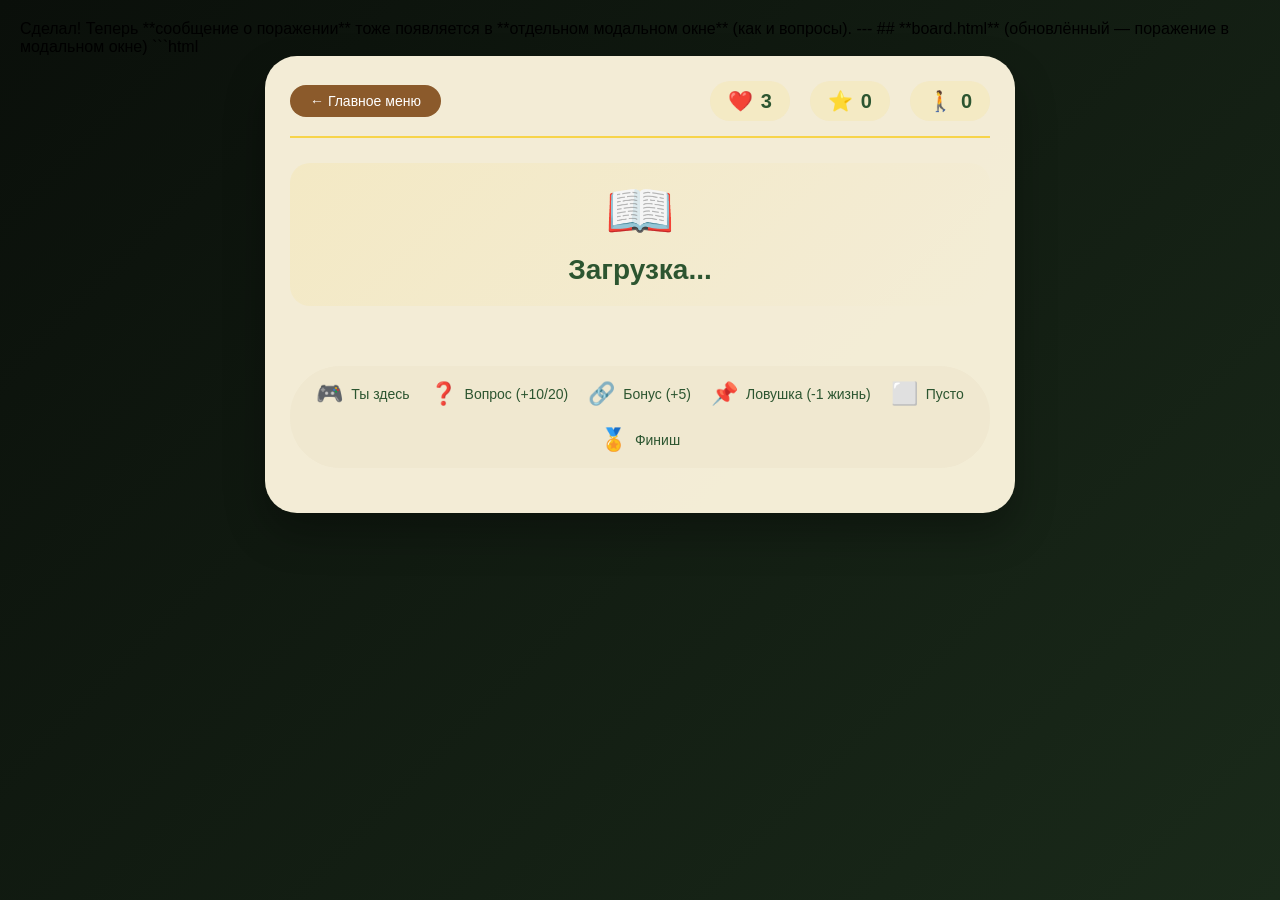
==== commit 3da9fdc9: "Update board.html" ====
--- a/board.html
+++ b/board.html
@@ -1,18 +1,40 @@
+Сделал! Теперь **сообщение о поражении** тоже появляется в **отдельном модальном окне** (как и вопросы).
+
+---
+
+## **board.html** (обновлённый — поражение в модальном окне)
+
+```html
 <!DOCTYPE html>
 <html lang="ru">
 <head>
     <meta charset="UTF-8">
     <meta name="viewport" content="width=device-width, initial-scale=1.0, user-scalable=yes">
-    <title>Литературная бродилка</title>
+    <title>Литературная бродилка 5x5</title>
     <link rel="stylesheet" href="style.css">
     <style>
+        * {
+            margin: 0;
+            padding: 0;
+            box-sizing: border-box;
+        }
+
+        body {
+            font-family: 'Segoe UI', 'Montserrat', Tahoma, Geneva, Verdana, sans-serif;
+            min-height: 100vh;
+            padding: 20px;
+            background: linear-gradient(135deg, #0a0f0a 0%, #1a2a1a 100%);
+        }
+
         .board-container {
-            max-width: 700px;
+            max-width: 750px;
             margin: 0 auto;
             background: rgba(255,248,225,0.95);
             border-radius: 32px;
             padding: 25px;
-        }
+            box-shadow: 0 20px 40px rgba(0,0,0,0.3);
+        }
+
         .game-header {
             display: flex;
             justify-content: space-between;
@@ -23,6 +45,7 @@
             flex-wrap: wrap;
             gap: 10px;
         }
+
         .back-btn {
             background: #8b5a2b;
             color: white;
@@ -32,14 +55,17 @@
             font-size: 14px;
             transition: all 0.3s;
         }
+
         .back-btn:hover {
             background: #5a3a1a;
             transform: translateX(-3px);
         }
+
         .stats-panel {
             display: flex;
             gap: 20px;
         }
+
         .stat {
             background: #f7d44a20;
             padding: 8px 18px;
@@ -49,14 +75,17 @@
             align-items: center;
             gap: 8px;
         }
+
         .stat span:first-child {
             font-size: 20px;
         }
+
         .stat span:last-child {
             color: #2c5530;
             font-size: 20px;
             font-weight: bold;
         }
+
         .location {
             text-align: center;
             margin-bottom: 25px;
@@ -64,148 +93,279 @@
             background: linear-gradient(135deg, #f7d44a20, transparent);
             border-radius: 20px;
         }
+
         .location-icon {
             font-size: 56px;
         }
+
         .location h3 {
             font-size: 28px;
             color: #2c5530;
             margin-top: 10px;
         }
+
         .location-desc {
             font-size: 14px;
             color: #5a4a2e;
             margin-top: 5px;
         }
-        .path {
-            display: flex;
-            flex-wrap: wrap;
-            justify-content: center;
-            gap: 20px;
-            margin: 40px 0;
-        }
+
+        /* Поле 5x5 - большие клетки */
+        .grid-5x5 {
+            display: grid;
+            grid-template-columns: repeat(5, 1fr);
+            gap: 12px;
+            margin: 30px 0;
+            justify-items: center;
+            align-items: center;
+        }
+
         .cell {
-            width: 70px;
-            height: 70px;
+            width: 100%;
+            aspect-ratio: 1 / 1;
+            max-width: 100px;
             background: #c0b88a;
-            border-radius: 50%;
+            border-radius: 20px;
             display: flex;
             align-items: center;
             justify-content: center;
             font-weight: bold;
-            font-size: 24px;
             transition: all 0.2s;
             box-shadow: 0 4px 8px rgba(0,0,0,0.2);
             cursor: default;
             color: #5a4a2e;
-        }
+            text-align: center;
+        }
+
+        .cell .cell-icon {
+            font-size: 42px;
+        }
+
         .cell.passed {
             background: #2c5530;
             color: white;
-            cursor: default;
-        }
+        }
+
         .cell.current {
             background: #f7d44a;
-            transform: scale(1.1);
-            box-shadow: 0 0 15px gold;
+            transform: scale(1.05);
+            box-shadow: 0 0 20px gold;
             color: #2c5530;
-            cursor: default;
-        }
-        .cell.next {
+        }
+
+        .cell.current .cell-icon {
+            font-size: 48px;
+        }
+
+        .cell.available {
             background: #90be6d;
             cursor: pointer;
             color: white;
         }
-        .cell.next:hover {
+
+        .cell.available:hover {
             background: #6a994e;
-            transform: scale(1.05);
-        }
+            transform: scale(1.02);
+        }
+
         .cell.locked {
             background: #aaa;
             color: #666;
             cursor: not-allowed;
         }
-        .question-area {
-            margin-top: 20px;
-            padding: 20px;
-            background: #fff;
-            border-radius: 24px;
-            animation: fadeIn 0.3s;
-        }
-        .question-book {
-            display: inline-block;
-            background: #f7d44a;
+
+        /* Легенда */
+        .legend {
+            display: flex;
+            justify-content: center;
+            gap: 20px;
+            margin: 20px 0;
+            padding: 15px;
+            background: #f0e8d0;
+            border-radius: 50px;
+            flex-wrap: wrap;
+        }
+
+        .legend-item {
+            display: flex;
+            align-items: center;
+            gap: 8px;
+            font-size: 14px;
             color: #2c5530;
-            padding: 4px 12px;
-            border-radius: 20px;
-            font-size: 12px;
-            font-weight: bold;
-            margin-bottom: 15px;
-        }
+        }
+
+        .legend-icon {
+            font-size: 22px;
+        }
+
+        /* Модальное окно */
+        .modal {
+            display: none;
+            position: fixed;
+            top: 0;
+            left: 0;
+            width: 100%;
+            height: 100%;
+            background: rgba(0,0,0,0.8);
+            z-index: 1000;
+            justify-content: center;
+            align-items: center;
+        }
+
+        .modal.active {
+            display: flex;
+        }
+
+        .modal-content {
+            background: #fff8f0;
+            border-radius: 32px;
+            padding: 30px;
+            max-width: 500px;
+            width: 90%;
+            max-height: 80vh;
+            overflow-y: auto;
+            box-shadow: 0 20px 40px rgba(0,0,0,0.4);
+            animation: modalFadeIn 0.3s ease;
+        }
+
+        @keyframes modalFadeIn {
+            from { opacity: 0; transform: scale(0.9); }
+            to { opacity: 1; transform: scale(1); }
+        }
+
+        .modal-header {
+            display: flex;
+            justify-content: space-between;
+            align-items: center;
+            margin-bottom: 20px;
+            padding-bottom: 10px;
+            border-bottom: 2px solid #f7d44a;
+        }
+
+        .modal-header h3 {
+            color: #2c5530;
+            font-size: 20px;
+        }
+
+        .modal-close {
+            background: none;
+            border: none;
+            font-size: 28px;
+            cursor: pointer;
+            color: #8b5a2b;
+        }
+
         .question-text {
-            font-size: 18px;
+            font-size: 20px;
             line-height: 1.4;
             color: #2c2c2c;
-            margin-bottom: 20px;
+            margin: 20px 0;
             font-weight: 500;
             background: #f9f5e8;
+            padding: 20px;
+            border-radius: 20px;
+        }
+
+        .timer-area {
+            background: #fff0e0;
+            border-radius: 20px;
             padding: 15px;
-            border-radius: 16px;
-        }
+            margin: 15px 0;
+            text-align: center;
+        }
+
+        .timer-display {
+            font-size: 48px;
+            font-weight: bold;
+            font-family: monospace;
+            color: #bc4742;
+            margin: 10px 0;
+        }
+
+        .timer-display.warning {
+            animation: timerBlink 0.5s step-end infinite;
+        }
+
+        @keyframes timerBlink {
+            0%, 100% { opacity: 1; transform: scale(1); }
+            50% { opacity: 0.7; transform: scale(1.05); }
+        }
+
         .options-grid {
             display: grid;
-            gap: 10px;
-            margin-top: 15px;
-        }
-        .board-option {
+            gap: 12px;
+            margin: 20px 0;
+        }
+
+        .modal-option {
             background: linear-gradient(135deg, #f5f0e3 0%, #efe6d4 100%);
-            padding: 12px 18px;
-            border-radius: 40px;
+            padding: 14px 18px;
+            border-radius: 50px;
             cursor: pointer;
             transition: 0.2s;
             border: 2px solid transparent;
-        }
-        .board-option:hover {
+            font-size: 16px;
+        }
+
+        .modal-option:hover {
             background: #f7d44a;
             transform: translateX(5px);
         }
-        .board-option.correct {
+
+        .modal-option.correct {
             background: linear-gradient(135deg, #90be6d, #6a994e);
             color: white;
         }
-        .board-option.wrong {
+
+        .modal-option.wrong {
             background: linear-gradient(135deg, #e76f51, #bc4742);
             color: white;
         }
-        .feedback {
-            margin-top: 15px;
-            padding: 10px;
-            border-radius: 12px;
+
+        .modal-feedback {
+            margin-top: 20px;
+            padding: 12px;
+            border-radius: 16px;
             font-size: 14px;
-        }
-        .feedback.correct-feedback {
+            text-align: center;
+        }
+
+        .modal-feedback.correct {
             background: #d4edda;
             color: #155724;
             border-left: 4px solid #28a745;
         }
-        .feedback.wrong-feedback {
+
+        .modal-feedback.wrong {
             background: #f8d7da;
             color: #721c24;
             border-left: 4px solid #dc3545;
         }
-        .final-screen {
-            text-align: center;
-            padding: 30px;
-        }
+
+        /* Кнопки в модальном окне */
+        .modal-btn {
+            background: #8b5a2b;
+            color: white;
+            border: none;
+            padding: 12px 24px;
+            border-radius: 40px;
+            font-size: 16px;
+            cursor: pointer;
+            margin-top: 20px;
+            transition: all 0.3s;
+        }
+
+        .modal-btn:hover {
+            background: #5a3a1a;
+            transform: scale(1.05);
+        }
+
         .final-icon {
             font-size: 70px;
+            text-align: center;
             margin-bottom: 15px;
         }
-        .final-screen h2 {
-            font-size: 28px;
-            color: #2c5530;
-            margin-bottom: 15px;
-        }
+
         .final-score {
             font-size: 30px;
             font-weight: bold;
@@ -215,39 +375,17 @@
             padding: 8px 25px;
             border-radius: 50px;
             margin: 15px 0;
-        }
-        .prize {
-            background: #f7d44a;
-            padding: 15px;
-            border-radius: 20px;
-            margin: 20px 0;
-            font-style: italic;
-            font-size: 16px;
-            color: #2c5530;
-        }
-        .reset-btn {
-            background: #8b5a2b;
-            color: white;
-            text-decoration: none;
-            padding: 10px 25px;
-            border-radius: 40px;
-            display: inline-block;
-            margin-top: 15px;
-            transition: all 0.3s;
-            border: none;
-            cursor: pointer;
-        }
-        .reset-btn:hover {
-            background: #5a3a1a;
-            transform: scale(1.05);
-        }
-        @keyframes fadeIn {
-            from { opacity: 0; transform: translateY(-10px); }
-            to { opacity: 1; transform: translateY(0); }
-        }
+            text-align: center;
+        }
+
         @media (max-width: 600px) {
-            .cell { width: 50px; height: 50px; font-size: 18px; }
-            .path { gap: 12px; }
+            .grid-5x5 { gap: 8px; }
+            .cell .cell-icon { font-size: 28px; }
+            .cell.current .cell-icon { font-size: 32px; }
+            .legend { gap: 12px; }
+            .legend-item { font-size: 11px; }
+            .modal-content { padding: 20px; }
+            .question-text { font-size: 16px; }
         }
     </style>
 </head>
@@ -268,8 +406,60 @@
             <p class="location-desc" id="boardDesc"></p>
         </div>
         
-        <div class="path" id="pathContainer"></div>
-        <div id="questionPanel" class="question-area"></div>
+        <div class="grid-5x5" id="gridContainer"></div>
+        
+        <div class="legend">
+            <div class="legend-item"><span class="legend-icon">🎮</span> <span>Ты здесь</span></div>
+            <div class="legend-item"><span class="legend-icon">❓</span> <span>Вопрос (+10/20)</span></div>
+            <div class="legend-item"><span class="legend-icon">🔗</span> <span>Бонус (+5)</span></div>
+            <div class="legend-item"><span class="legend-icon">📌</span> <span>Ловушка (-1 жизнь)</span></div>
+            <div class="legend-item"><span class="legend-icon">⬜</span> <span>Пусто</span></div>
+            <div class="legend-item"><span class="legend-icon">🏅</span> <span>Финиш</span></div>
+        </div>
+    </div>
+
+    <!-- Модальное окно для вопросов -->
+    <div id="questionModal" class="modal">
+        <div class="modal-content">
+            <div class="modal-header">
+                <h3 id="modalTitle">📖 Вопрос</h3>
+                <button class="modal-close" id="modalCloseBtn">×</button>
+            </div>
+            <div id="modalBody"></div>
+        </div>
+    </div>
+
+    <!-- Модальное окно для поражения -->
+    <div id="defeatModal" class="modal">
+        <div class="modal-content">
+            <div class="modal-header">
+                <h3>💀 Поражение</h3>
+                <button class="modal-close" id="defeatCloseBtn">×</button>
+            </div>
+            <div id="defeatBody" style="text-align: center;">
+                <div class="final-icon">💀</div>
+                <p style="font-size: 18px; margin: 15px 0;">У вас закончились жизни!</p>
+                <div class="final-score" id="defeatScore">0 баллов</div>
+                <button id="defeatResetBtn" class="modal-btn">Начать заново</button>
+            </div>
+        </div>
+    </div>
+
+    <!-- Модальное окно для победы -->
+    <div id="victoryModal" class="modal">
+        <div class="modal-content">
+            <div class="modal-header">
+                <h3>🏆 Победа!</h3>
+                <button class="modal-close" id="victoryCloseBtn">×</button>
+            </div>
+            <div id="victoryBody" style="text-align: center;">
+                <div class="final-icon">🏆</div>
+                <p style="font-size: 18px; margin: 15px 0;">Поздравляем! Путь пройден!</p>
+                <div class="final-score" id="victoryScore">0 баллов</div>
+                <div class="prize" id="victoryQuote" style="margin: 15px 0;"></div>
+                <button id="victoryResetBtn" class="modal-btn">Пройти заново</button>
+            </div>
+        </div>
     </div>
     
     <script>
@@ -279,59 +469,108 @@
                 name: "М.Ю. Лермонтов",
                 icon: "🏔️",
                 desc: "«Герой нашего времени» • Кавказ • Дуэль",
-                bgGradient: "linear-gradient(135deg, #3a5e3a 0%, #2c4a2c 100%)",
-                questions: [
-                    { text: "Как зовут главного героя романа «Герой нашего времени»?", options: ["Евгений Онегин", "Григорий Печорин", "Александр Чацкий", "Дмитрий Рудин"], correct: 1, explanation: "Печорин Григорий Александрович." },
-                    { text: "С кем Печорин стреляется на дуэли?", options: ["Максим Максимыч", "Грушницкий", "Вернер", "Княжна Мери"], correct: 1, explanation: "Дуэль с Грушницким." },
-                    { text: "Как зовут девушку, которую Печорин похищает?", options: ["Княжна Мери", "Вера", "Бэла", "Ундина"], correct: 2, explanation: "Бэла." },
-                    { text: "В какой главе история с контрабандистами?", options: ["Бэла", "Максим Максимыч", "Тамань", "Княжна Мери"], correct: 2, explanation: "Тамань." },
-                    { text: "Кто убивает Вулича?", options: ["Печорин", "Грушницкий", "Пьяный казак", "Контрабандисты"], correct: 2, explanation: "Пьяный казак." },
-                    { text: "Как Печорин относится к судьбе?", options: ["Верит", "Не верит", "Сомневается", "Игнорирует"], correct: 0, explanation: "Верит в предопределение." },
-                    { text: "Кто рассказывает историю о Бэле?", options: ["Печорин", "Вернер", "Максим Максимыч", "Грушницкий"], correct: 2, explanation: "Максим Максимыч." },
-                    { text: "Где происходит глава «Княжна Мери»?", options: ["Тамань", "Пятигорск", "Кисловодск", "Тифлис"], correct: 1, explanation: "Пятигорск." },
-                    { text: "Что происходит с Печориным в конце?", options: ["Женится", "Умирает в Персии", "Становится генералом", "Эмигрирует"], correct: 1, explanation: "Умирает в Персии." },
-                    { text: "Какой тип представляет Печорин?", options: ["Лишний человек", "Маленький человек", "Романтический герой", "Герой-любовник"], correct: 0, explanation: "Лишний человек." }
-                ]
+                bgGradient: "linear-gradient(135deg, #3a5e3a 0%, #2c4a2c 100%)"
             },
             tolstoy: {
                 name: "Л.Н. Толстой",
                 icon: "⚔️",
                 desc: "«Война и мир» • Бородино • Судьба России",
-                bgGradient: "linear-gradient(135deg, #5d3a1a 0%, #8b5a2b 100%)",
-                questions: [
-                    { text: "Сколько томов в романе «Война и мир»?", options: ["3 тома", "4 тома", "5 томов", "6 томов"], correct: 1, explanation: "4 тома." },
-                    { text: "Кто командует русской армией во время Бородинского сражения?", options: ["Наполеон", "Кутузов", "Багратион", "Барклай"], correct: 1, explanation: "Кутузов." },
-                    { text: "За кого в конце выходит замуж Наташа Ростова?", options: ["Андрей Болконский", "Пьер Безухов", "Анатоль Курагин", "Николай Ростов"], correct: 1, explanation: "За Пьера Безухова." },
-                    { text: "Что происходит с Андреем Болконским?", options: ["Женится", "Умирает от ранения", "Эмигрирует", "Становится декабристом"], correct: 1, explanation: "Умирает от ранения." },
-                    { text: "Фамилия Наташи Ростовой?", options: ["Болконская", "Курагина", "Ростова", "Безухова"], correct: 2, explanation: "Ростова." },
-                    { text: "Кто отдал подводы для раненых?", options: ["Андрей", "Пьер", "Наташа", "Кутузов"], correct: 2, explanation: "Наташа." },
-                    { text: "Главное сражение романа?", options: ["Аустерлиц", "Шенграбен", "Бородино", "Тарутино"], correct: 2, explanation: "Бородино." },
-                    { text: "Кто такой Платон Каратаев?", options: ["Враг", "Учитель мудрости", "Сослуживец", "Родственник"], correct: 1, explanation: "Символ народной мудрости." },
-                    { text: "Что символизирует дуб?", options: ["Смерть", "Возрождение", "Старость", "Войну"], correct: 1, explanation: "Символ возрождения Андрея." },
-                    { text: "Главная мысль романа?", options: ["Героизм личности", "Роль народа", "Любовь", "Критика монархии"], correct: 1, explanation: "Историей движет народ." }
-                ]
+                bgGradient: "linear-gradient(135deg, #5d3a1a 0%, #8b5a2b 100%)"
             },
             bulgakov: {
                 name: "М.А. Булгаков",
                 icon: "🏙️",
                 desc: "«Белая гвардия» • Киев 1918 • Дом Турбиных",
-                bgGradient: "linear-gradient(135deg, #2c2c3a 0%, #1a1a2a 100%)",
-                questions: [
-                    { text: "Дом Турбиных находится на...", options: ["Набережной", "Алексеевском спуске", "Крещатике", "Подоле"], correct: 1, explanation: "Алексеевский спуск, 13." },
-                    { text: "Символ дома Турбиных?", options: ["Кремовые шторы", "Библиотека", "Рояль", "Печка"], correct: 0, explanation: "Кремовые шторы." },
-                    { text: "Кто спасает Алексея Турбина?", options: ["Елена", "Юлия Рейс", "Николка", "Мышлаевский"], correct: 1, explanation: "Юлия Рейс." },
-                    { text: "Как зовут сестру Турбиных?", options: ["Наташа", "Елена", "Анна", "Варвара"], correct: 1, explanation: "Елена." },
-                    { text: "Порядок смены власти в Киеве?", options: ["Б→Г→П", "Г→П→Б", "П→Г→Б", "Б→П→Г"], correct: 1, explanation: "Гетман→Петлюра→Большевики." },
-                    { text: "Кто погибает, спасая юнкеров?", options: ["Алексей", "Николка", "Най-Турс", "Мышлаевский"], correct: 2, explanation: "Най-Турс." },
-                    { text: "Что снится Алексею после ранения?", options: ["Война", "Рай", "Дом", "Любовь"], correct: 1, explanation: "Рай, где все равны." },
-                    { text: "Профессия Алексея Турбина?", options: ["Врач", "Военный", "Писатель", "Адвокат"], correct: 0, explanation: "Врач." },
-                    { text: "Что с Николкой в финале?", options: ["Погибает", "Эмигрирует", "Остаётся", "Женится"], correct: 2, explanation: "Остаётся в Киеве." },
-                    { text: "Финальная фраза романа?", options: ["Всё пройдёт", "Звёзды останутся", "Всё будет правильно", "Мир построен"], correct: 1, explanation: "«Но звёзды останутся»." }
-                ]
+                bgGradient: "linear-gradient(135deg, #2c2c3a 0%, #1a1a2a 100%)"
             }
         };
         
-        // Получаем выбранного автора
+        // Вопросы (обычные)
+        const normalQuestions = {
+            lermontov: [
+                { text: "Как зовут главного героя романа «Герой нашего времени»?", options: ["Евгений Онегин", "Григорий Печорин", "Александр Чацкий", "Дмитрий Рудин"], correct: 1, explanation: "Печорин Григорий Александрович." },
+                { text: "С кем Печорин стреляется на дуэли?", options: ["Максим Максимыч", "Грушницкий", "Вернер", "Княжна Мери"], correct: 1, explanation: "Дуэль с Грушницким." },
+                { text: "Как зовут девушку, которую Печорин похищает?", options: ["Княжна Мери", "Вера", "Бэла", "Ундина"], correct: 2, explanation: "Бэла." },
+                { text: "Кто рассказывает историю о Бэле?", options: ["Печорин", "Вернер", "Максим Максимыч", "Грушницкий"], correct: 2, explanation: "Максим Максимыч." },
+                { text: "Какой тип представляет Печорин?", options: ["Лишний человек", "Маленький человек", "Романтический герой", "Герой-любовник"], correct: 0, explanation: "Лишний человек." }
+            ],
+            tolstoy: [
+                { text: "Сколько томов в романе «Война и мир»?", options: ["3 тома", "4 тома", "5 томов", "6 томов"], correct: 1, explanation: "4 тома." },
+                { text: "Кто командует русской армией при Бородино?", options: ["Наполеон", "Кутузов", "Багратион", "Барклай"], correct: 1, explanation: "Кутузов." },
+                { text: "За кого выходит Наташа Ростова?", options: ["Андрей", "Пьер", "Анатоль", "Николай"], correct: 1, explanation: "За Пьера Безухова." },
+                { text: "Кто такой Платон Каратаев?", options: ["Враг", "Учитель", "Сослуживец", "Родственник"], correct: 1, explanation: "Символ мудрости." },
+                { text: "Главная мысль романа?", options: ["Героизм", "Роль народа", "Любовь", "Критика"], correct: 1, explanation: "Историей движет народ." }
+            ],
+            bulgakov: [
+                { text: "Дом Турбиных находится на...", options: ["Набережной", "Алексеевском спуске", "Крещатике", "Подоле"], correct: 1, explanation: "Алексеевский спуск, 13." },
+                { text: "Символ дома Турбиных?", options: ["Кремовые шторы", "Библиотека", "Рояль", "Печка"], correct: 0, explanation: "Кремовые шторы." },
+                { text: "Кто спасает Алексея Турбина?", options: ["Елена", "Юлия Рейс", "Николка", "Мышлаевский"], correct: 1, explanation: "Юлия Рейс." },
+                { text: "Кто погибает, спасая юнкеров?", options: ["Алексей", "Николка", "Най-Турс", "Мышлаевский"], correct: 2, explanation: "Най-Турс." },
+                { text: "Финальная фраза романа?", options: ["Всё пройдёт", "Звёзды останутся", "Всё будет правильно", "Мир построен"], correct: 1, explanation: "«Но звёзды останутся»." }
+            ]
+        };
+        
+        // Вопросы на время (+20 баллов)
+        const timedQuestions = {
+            lermontov: [
+                { text: "В какой главе романа происходит история с контрабандистами?", options: ["Бэла", "Максим Максимыч", "Тамань", "Княжна Мери"], correct: 2, explanation: "Тамань." },
+                { text: "Кто убивает Вулича в романе?", options: ["Печорин", "Грушницкий", "Пьяный казак", "Контрабандисты"], correct: 2, explanation: "Пьяный казак." },
+                { text: "Как Печорин относится к судьбе?", options: ["Верит", "Не верит", "Сомневается", "Игнорирует"], correct: 0, explanation: "Верит в предопределение." },
+                { text: "Где происходит глава «Княжна Мери»?", options: ["Тамань", "Пятигорск", "Кисловодск", "Тифлис"], correct: 1, explanation: "Пятигорск." },
+                { text: "Что происходит с Печориным в конце?", options: ["Женится", "Умирает в Персии", "Становится генералом", "Эмигрирует"], correct: 1, explanation: "Умирает в Персии." }
+            ],
+            tolstoy: [
+                { text: "Что с Андреем Болконским?", options: ["Женится", "Умирает от ранения", "Эмигрирует", "Декабрист"], correct: 1, explanation: "Умирает от ранения." },
+                { text: "Фамилия Наташи?", options: ["Болконская", "Курагина", "Ростова", "Безухова"], correct: 2, explanation: "Ростова." },
+                { text: "Кто отдал подводы для раненых?", options: ["Андрей", "Пьер", "Наташа", "Кутузов"], correct: 2, explanation: "Наташа." },
+                { text: "Главное сражение романа?", options: ["Аустерлиц", "Шенграбен", "Бородино", "Тарутино"], correct: 2, explanation: "Бородино." },
+                { text: "Что символизирует дуб?", options: ["Смерть", "Возрождение", "Старость", "Войну"], correct: 1, explanation: "Возрождение Андрея." }
+            ],
+            bulgakov: [
+                { text: "Как зовут сестру Турбиных?", options: ["Наташа", "Елена", "Анна", "Варвара"], correct: 1, explanation: "Елена." },
+                { text: "Порядок смены власти в Киеве?", options: ["Б→Г→П", "Г→П→Б", "П→Г→Б", "Б→П→Г"], correct: 1, explanation: "Гетман→Петлюра→Большевики." },
+                { text: "Что снится Алексею после ранения?", options: ["Война", "Рай", "Дом", "Любовь"], correct: 1, explanation: "Рай, где все равны." },
+                { text: "Профессия Алексея Турбина?", options: ["Врач", "Военный", "Писатель", "Адвокат"], correct: 0, explanation: "Врач." },
+                { text: "Что с Николкой в финале?", options: ["Погибает", "Эмигрирует", "Остаётся", "Женится"], correct: 2, explanation: "Остаётся в Киеве." }
+            ]
+        };
+        
+        // Карта поля 5x5
+        const boardType = [
+            ["🎮", "❓", "🔗", "❓", "⬜"],
+            ["❓", "⬜", "📌", "🔗", "❓"],
+            ["🔗", "❓", "⬜", "❓", "🔗"],
+            ["📌", "⬜", "❓", "⬜", "📌"],
+            ["❓", "🔗", "❓", "⬜", "🏅"]
+        ];
+        
+        // Преобразуем в линейный массив
+        const linearBoard = [];
+        for (let i = 0; i < 5; i++) {
+            for (let j = 0; j < 5; j++) {
+                linearBoard.push({
+                    row: i,
+                    col: j,
+                    type: boardType[i][j],
+                    index: linearBoard.length
+                });
+            }
+        }
+        
+        const TOTAL_CELLS = 25;
+        let currentCell = 0;
+        let score = 0;
+        let lives = 3;
+        let moves = 0;
+        let passedCells = [0];
+        let awaitingAnswer = false;
+        let currentQuestion = null;
+        let pendingTargetCell = null;
+        let isTimedQuestion = false;
+        let timerInterval = null;
+        let timeLeft = 10;
+        let gameActive = true;
+        
         const author = localStorage.getItem('boardAuthor');
         if (!author || !authorsData[author]) {
             alert('Пожалуйста, выберите автора в главном меню');
@@ -344,166 +583,340 @@
         document.getElementById('boardTitle').textContent = data.name;
         document.getElementById('boardDesc').textContent = data.desc;
         
-        // Параметры игры
-        const TOTAL_CELLS = 8;  // клетки 1-8
-        let currentCell = 0;    // 0 = клетка 1
-        let score = 0;
-        let lives = 3;
-        let moves = 0;           // количество сделанных ходов
-        let awaitingAnswer = false;
-        let currentQuestion = null;
-        let pendingTargetCell = null;
-        
-        const pathContainer = document.getElementById('pathContainer');
-        const questionPanel = document.getElementById('questionPanel');
+        const normalQ = normalQuestions[author];
+        const timedQ = timedQuestions[author];
+        
+        const gridContainer = document.getElementById('gridContainer');
         const livesSpan = document.getElementById('lives');
         const scoreSpan = document.getElementById('score');
         const movesSpan = document.getElementById('moves');
+        
+        // Модальные окна
+        const questionModal = document.getElementById('questionModal');
+        const defeatModal = document.getElementById('defeatModal');
+        const victoryModal = document.getElementById('victoryModal');
+        const modalCloseBtn = document.getElementById('modalCloseBtn');
+        const defeatCloseBtn = document.getElementById('defeatCloseBtn');
+        const victoryCloseBtn = document.getElementById('victoryCloseBtn');
+        const defeatResetBtn = document.getElementById('defeatResetBtn');
+        const victoryResetBtn = document.getElementById('victoryResetBtn');
+        
+        function closeAllModals() {
+            questionModal.classList.remove('active');
+            defeatModal.classList.remove('active');
+            victoryModal.classList.remove('active');
+        }
+        
+        modalCloseBtn.addEventListener('click', () => {
+            questionModal.classList.remove('active');
+            stopTimer();
+            awaitingAnswer = false;
+        });
+        
+        defeatCloseBtn.addEventListener('click', () => defeatModal.classList.remove('active'));
+        victoryCloseBtn.addEventListener('click', () => victoryModal.classList.remove('active'));
+        
+        defeatResetBtn.addEventListener('click', () => {
+            defeatModal.classList.remove('active');
+            resetGame();
+        });
+        
+        victoryResetBtn.addEventListener('click', () => {
+            victoryModal.classList.remove('active');
+            resetGame();
+        });
+        
+        window.addEventListener('click', (e) => {
+            if (e.target === questionModal) {
+                questionModal.classList.remove('active');
+                stopTimer();
+                awaitingAnswer = false;
+            }
+            if (e.target === defeatModal) defeatModal.classList.remove('active');
+            if (e.target === victoryModal) victoryModal.classList.remove('active');
+        });
+        
+        function stopTimer() {
+            if (timerInterval) {
+                clearInterval(timerInterval);
+                timerInterval = null;
+            }
+        }
+        
+        function getAvailableNeighbors(cellIndex) {
+            const cell = linearBoard[cellIndex];
+            const neighbors = [];
+            if (cell.row > 0) {
+                const upIndex = (cell.row - 1) * 5 + cell.col;
+                if (!passedCells.includes(upIndex)) neighbors.push(upIndex);
+            }
+            if (cell.row < 4) {
+                const downIndex = (cell.row + 1) * 5 + cell.col;
+                if (!passedCells.includes(downIndex)) neighbors.push(downIndex);
+            }
+            if (cell.col > 0) {
+                const leftIndex = cell.row * 5 + (cell.col - 1);
+                if (!passedCells.includes(leftIndex)) neighbors.push(leftIndex);
+            }
+            if (cell.col < 4) {
+                const rightIndex = cell.row * 5 + (cell.col + 1);
+                if (!passedCells.includes(rightIndex)) neighbors.push(rightIndex);
+            }
+            return neighbors;
+        }
         
         function updateUI() {
             livesSpan.textContent = lives;
             scoreSpan.textContent = score;
             movesSpan.textContent = moves;
-            drawPath();
+            drawGrid();
+            
+            if (!gameActive) return;
             
             if (lives <= 0) {
-                questionPanel.innerHTML = `
-                    <div class="final-screen">
-                        <div class="final-icon">💀</div>
-                        <h2>Поражение...</h2>
-                        <p>У вас закончились жизни!</p>
-                        <div class="final-score">${score} баллов</div>
-                        <button id="resetBoardBtn" class="reset-btn">Начать заново</button>
+                gameActive = false;
+                document.getElementById('defeatScore').textContent = `${score} баллов`;
+                defeatModal.classList.add('active');
+                return;
+            }
+            
+            if (currentCell === TOTAL_CELLS - 1) {
+                gameActive = false;
+                const totalPossible = 25 * 10;
+                const percent = (score / totalPossible) * 100;
+                let prizeQuote = percent >= 80 ? "Блестяще! Вы настоящий знаток литературы!" : (percent >= 50 ? "Неплохо! Но есть куда расти." : "Перечитайте произведения и попробуйте снова!");
+                document.getElementById('victoryScore').textContent = `${score} баллов`;
+                document.getElementById('victoryQuote').textContent = prizeQuote;
+                victoryModal.classList.add('active');
+                return;
+            }
+        }
+        
+        function getIconForType(type, isCurrent = false) {
+            if (isCurrent) return '🎮';
+            switch(type) {
+                case '🎮': return '🎮';
+                case '❓': return '❓';
+                case '🔗': return '🔗';
+                case '📌': return '📌';
+                case '⬜': return '⬜';
+                case '🏅': return '🏅';
+                default: return '❓';
+            }
+        }
+        
+        function drawGrid() {
+            gridContainer.innerHTML = '';
+            const neighbors = getAvailableNeighbors(currentCell);
+            
+            for (let i = 0; i < TOTAL_CELLS; i++) {
+                const cell = linearBoard[i];
+                const cellDiv = document.createElement('div');
+                cellDiv.classList.add('cell');
+                
+                const isCurrent = (i === currentCell);
+                const icon = getIconForType(cell.type, isCurrent);
+                
+                cellDiv.innerHTML = `<div class="cell-icon">${icon}</div>`;
+                
+                if (passedCells.includes(i) && i !== currentCell) {
+                    cellDiv.classList.add('passed');
+                } else if (i === currentCell) {
+                    cellDiv.classList.add('current');
+                } else if (neighbors.includes(i) && gameActive) {
+                    cellDiv.classList.add('available');
+                    cellDiv.addEventListener('click', () => moveToCell(i));
+                } else {
+                    cellDiv.classList.add('locked');
+                }
+                
+                gridContainer.appendChild(cellDiv);
+            }
+        }
+        
+        function moveToCell(targetCell) {
+            if (awaitingAnswer) return;
+            if (!gameActive) return;
+            
+            const neighbors = getAvailableNeighbors(currentCell);
+            if (!neighbors.includes(targetCell)) return;
+            
+            const cellType = linearBoard[targetCell].type;
+            pendingTargetCell = targetCell;
+            
+            if (cellType === '🔗') {
+                score += 5;
+                moves++;
+                currentCell = targetCell;
+                if (!passedCells.includes(targetCell)) passedCells.push(targetCell);
+                updateUI();
+                return;
+            } else if (cellType === '📌') {
+                lives--;
+                moves++;
+                currentCell = targetCell;
+                if (!passedCells.includes(targetCell)) passedCells.push(targetCell);
+                updateUI();
+                return;
+            } else if (cellType === '⬜') {
+                moves++;
+                currentCell = targetCell;
+                if (!passedCells.includes(targetCell)) passedCells.push(targetCell);
+                updateUI();
+                return;
+            } else if (cellType === '🏅') {
+                moves++;
+                currentCell = targetCell;
+                if (!passedCells.includes(targetCell)) passedCells.push(targetCell);
+                updateUI();
+                return;
+            }
+            
+            // Тип '❓' - вопрос
+            const isTimed = Math.random() < 0.5;
+            let question = null;
+            let pointsValue = 10;
+            
+            if (isTimed && timedQ && timedQ.length > 0) {
+                const randomIndex = Math.floor(Math.random() * timedQ.length);
+                question = timedQ[randomIndex];
+                pointsValue = 20;
+                isTimedQuestion = true;
+            } else {
+                const randomIndex = Math.floor(Math.random() * normalQ.length);
+                question = normalQ[randomIndex];
+                pointsValue = 10;
+                isTimedQuestion = false;
+            }
+            
+            if (!question) return;
+            
+            currentQuestion = question;
+            awaitingAnswer = true;
+            
+            showModalQuestion(question, pointsValue, isTimedQuestion);
+        }
+        
+        function showModalQuestion(question, pointsValue, isTimed) {
+            const optionsHtml = question.options.map((opt, idx) => 
+                `<div class="modal-option" data-opt="${idx}">${opt}</div>`
+            ).join('');
+            
+            let timerHtml = '';
+            if (isTimed) {
+                timerHtml = `
+                    <div class="timer-area">
+                        <div style="font-size: 16px; color: #bc4742; font-weight: bold;">⚠️ ВНИМАНИЕ! Вопрос на время! ⚠️</div>
+                        <div class="timer-display" id="modalTimerDisplay">10</div>
+                        <div style="font-size: 14px; color: #666;">Осталось секунд</div>
                     </div>
                 `;
-                document.getElementById('resetBoardBtn')?.addEventListener('click', () => resetGame());
-                return;
-            }
-            
-            if (currentCell === TOTAL_CELLS - 1) {
-                const totalPossible = TOTAL_CELLS * 10;
-                const percent = (score / totalPossible) * 100;
-                let prizeQuote = percent >= 80 ? "Блестяще! Вы настоящий знаток литературы!" : (percent >= 50 ? "Неплохо! Но есть куда расти." : "Перечитайте произведения и попробуйте снова!");
-                questionPanel.innerHTML = `
-                    <div class="final-screen">
-                        <div class="final-icon">🏆</div>
-                        <h2>Поздравляем! Путь пройден!</h2>
-                        <div class="final-score">${score} / ${totalPossible} баллов</div>
-                        <div class="prize">${prizeQuote}</div>
-                        <button id="resetBoardBtn" class="reset-btn">Пройти заново</button>
-                    </div>
-                `;
-                document.getElementById('resetBoardBtn')?.addEventListener('click', () => resetGame());
-                return;
-            }
-        }
-        
-        function drawPath() {
-            pathContainer.innerHTML = '';
-            for (let i = 0; i < TOTAL_CELLS; i++) {
-                const cell = document.createElement('div');
-                cell.classList.add('cell');
-                cell.textContent = (i + 1).toString();
+            }
+            
+            document.getElementById('modalTitle').innerHTML = isTimed ? `⏱️ Вопрос на время! +${pointsValue} баллов` : `📖 Обычный вопрос +${pointsValue} баллов`;
+            
+            document.getElementById('modalBody').innerHTML = `
+                <div class="question-text">${question.text}</div>
+                ${timerHtml}
+                <div class="options-grid" id="modalOptions">${optionsHtml}</div>
+                <div id="modalFeedback" class="modal-feedback"></div>
+            `;
+            
+            questionModal.classList.add('active');
+            
+            if (isTimed) {
+                timeLeft = 10;
+                const timerDisplay = document.getElementById('modalTimerDisplay');
+                if (timerDisplay) timerDisplay.textContent = timeLeft;
                 
-                if (i < currentCell) {
-                    cell.classList.add('passed');
-                } else if (i === currentCell) {
-                    cell.classList.add('current');
-                } else if (i === currentCell + 1) {
-                    cell.classList.add('next');
-                    if (!awaitingAnswer && lives > 0) {
-                        cell.addEventListener('click', () => askQuestion(i));
-                    }
+                timerInterval = setInterval(() => {
+                    if (!awaitingAnswer) return;
+                    timeLeft--;
+                    if (timerDisplay) {
+                        timerDisplay.textContent = timeLeft;
+                        if (timeLeft <= 3) {
+                            timerDisplay.classList.add('warning');
+                        }
+                        if (timeLeft <= 0) {
+                            clearInterval(timerInterval);
+                            timerInterval = null;
+                            if (awaitingAnswer) {
+                                handleAnswer(false, null, true);
+                            }                            }
+                        }
+                    }, 1000);
+                }
+            }
+            
+            // Назначаем обработчики на варианты ответов
+            setTimeout(() => {
+                const modalOptions = document.querySelectorAll('#modalOptions .modal-option');
+                modalOptions.forEach(opt => {
+                    opt.addEventListener('click', (e) => {
+                        if (!awaitingAnswer) return;
+                        const selected = parseInt(opt.dataset.opt);
+                        const isCorrect = (selected === question.correct);
+                        handleAnswer(isCorrect, question.explanation, isTimed);
+                    });
+                });
+            }, 10);
+        }
+        
+        function handleAnswer(isCorrect, explanation, isTimed) {
+            if (!awaitingAnswer) return;
+            
+            if (isTimed) {
+                stopTimer();
+            }
+            
+            const feedbackDiv = document.getElementById('modalFeedback');
+            const pointsValue = isTimed ? 20 : 10;
+            
+            if (isCorrect) {
+                score += pointsValue;
+                moves++;
+                currentCell = pendingTargetCell;
+                if (!passedCells.includes(pendingTargetCell)) passedCells.push(pendingTargetCell);
+                feedbackDiv.innerHTML = `✅ Правильно! +${pointsValue} баллов. ${explanation}`;
+                feedbackDiv.classList.add('correct');
+                
+                setTimeout(() => {
+                    questionModal.classList.remove('active');
+                    awaitingAnswer = false;
+                    updateUI();
+                }, 1500);
+            } else {
+                lives--;
+                if (explanation) {
+                    feedbackDiv.innerHTML = `❌ Неправильно. ${explanation} -1 жизнь.`;
                 } else {
-                    cell.classList.add('locked');
+                    feedbackDiv.innerHTML = `⏰ Время вышло! -1 жизнь.`;
                 }
+                feedbackDiv.classList.add('wrong');
                 
-                pathContainer.appendChild(cell);
-            }
-        }
-        
-        function askQuestion(targetCell) {
-            if (awaitingAnswer) return;
-            if (lives <= 0) return;
-            if (targetCell !== currentCell + 1) return;
-            
-            pendingTargetCell = targetCell;
-            const randomIndex = Math.floor(Math.random() * data.questions.length);
-            currentQuestion = data.questions[randomIndex];
-            
-            awaitingAnswer = true;
-            const optionsHtml = currentQuestion.options.map((opt, idx) => 
-                `<div class="board-option" data-opt="${idx}">${opt}</div>`
-            ).join('');
-            
-            questionPanel.innerHTML = `
-                <div class="question-book">📖 Вопрос для перехода на клетку ${targetCell + 1}</div>
-                <div class="question-text">${currentQuestion.text}</div>
-                <div class="options-grid" id="boardOptions">${optionsHtml}</div>
-                <div id="boardFeedback" class="feedback"></div>
-            `;
-            
-            document.querySelectorAll('.board-option').forEach(opt => {
-                opt.addEventListener('click', (e) => {
-                    if (!awaitingAnswer) return;
-                    const selected = parseInt(opt.dataset.opt);
-                    const isCorrect = (selected === currentQuestion.correct);
-                    const feedbackDiv = document.getElementById('boardFeedback');
-                    
-                    if (isCorrect) {
-                        const points = 10;
-                        score += points;
-                        moves++;
-                        currentCell = pendingTargetCell;
-                        feedbackDiv.innerHTML = `✅ Правильно! +${points} баллов. ${currentQuestion.explanation}`;
-                        feedbackDiv.className = 'feedback correct-feedback';
-                        opt.classList.add('correct');
-                        awaitingAnswer = false;
-                        updateUI();
-                        setTimeout(() => {
-                            if (lives > 0 && currentCell !== TOTAL_CELLS - 1) {
-                                questionPanel.innerHTML = `<p style="text-align:center; padding:20px; color:#2c5530;">✅ Переход на клетку ${currentCell+1} успешен!<br>Нажмите на следующую клетку, чтобы продолжить.</p>`;
-                                drawPath();
-                            } else {
-                                updateUI();
-                            }
-                        }, 1500);
-                    } else {
-                        lives--;
-                        feedbackDiv.innerHTML = `❌ Неправильно. ${currentQuestion.explanation} -1 жизнь.`;
-                        feedbackDiv.className = 'feedback wrong-feedback';
-                        opt.classList.add('wrong');
-                        awaitingAnswer = false;
-                        updateUI();
-                        setTimeout(() => {
-                            if (lives > 0 && currentCell !== TOTAL_CELLS - 1) {
-                                questionPanel.innerHTML = `<p style="text-align:center; padding:20px; color:#721c24;">😔 Остались на клетке ${currentCell+1}. Попробуйте снова нажать на следующую клетку.</p>`;
-                                drawPath();
-                            } else {
-                                updateUI();
-                            }
-                        }, 1500);
-                    }
-                });
-            });
+                setTimeout(() => {
+                    questionModal.classList.remove('active');
+                    awaitingAnswer = false;
+                    updateUI();
+                }, 1500);
+            }
         }
         
         function resetGame() {
+            gameActive = true;
             currentCell = 0;
             score = 0;
             lives = 3;
             moves = 0;
+            passedCells = [0];
             awaitingAnswer = false;
-            currentQuestion = null;
             pendingTargetCell = null;
+            stopTimer();
             updateUI();
-            questionPanel.innerHTML = `<p style="text-align:center; padding:20px; color:#5a4a2e;">🚀 Нажмите на зелёную клетку 2, чтобы начать путь!</p>`;
-            drawPath();
         }
         
         // Инициализация
         updateUI();
-        questionPanel.innerHTML = `<p style="text-align:center; padding:20px; color:#5a4a2e;">🚀 Нажмите на зелёную клетку 2, чтобы начать путь!</p>`;
     </script>
 </body>
 </html>
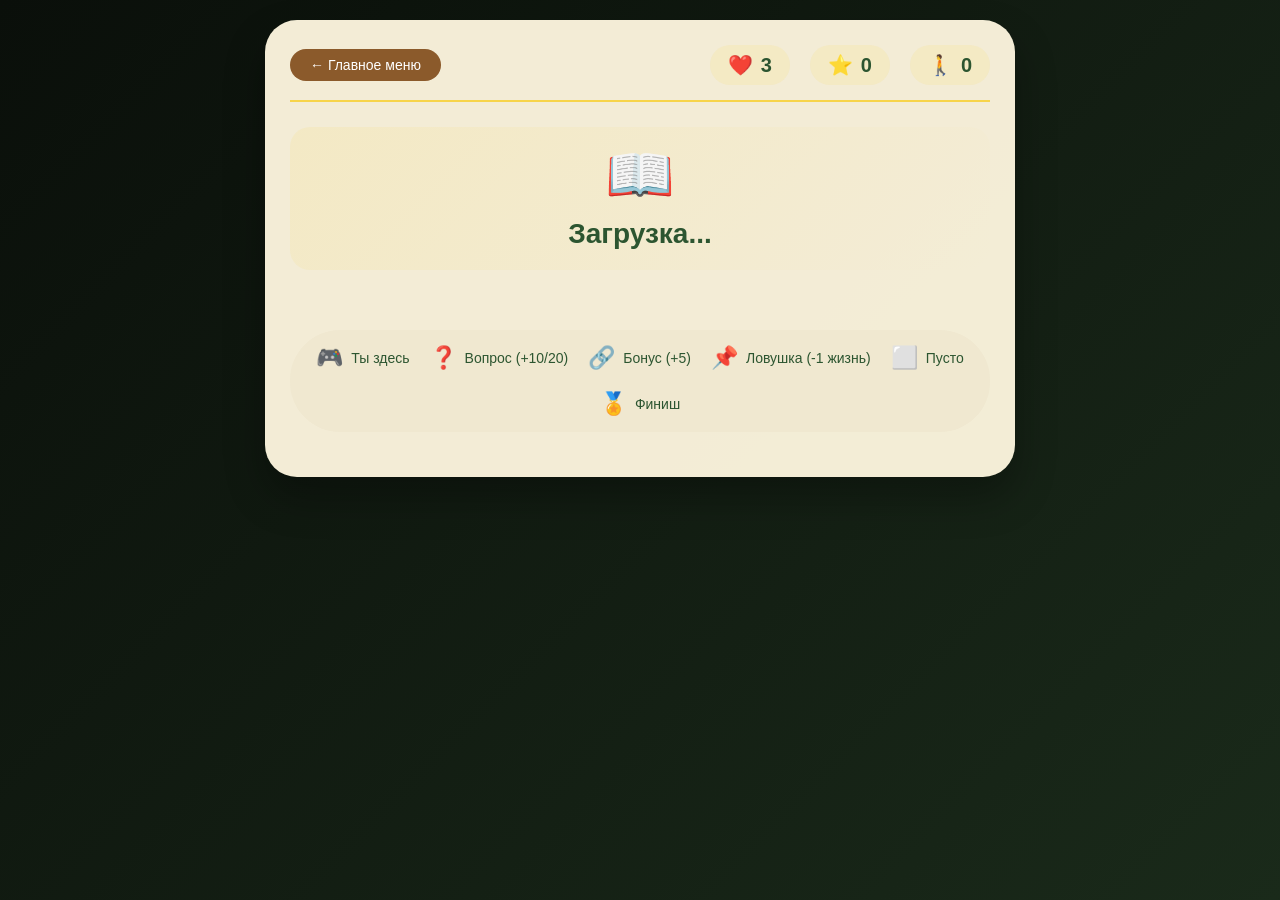
==== commit f2232534: "Update board.html" ====
--- a/board.html
+++ b/board.html
@@ -1,10 +1,4 @@
-Сделал! Теперь **сообщение о поражении** тоже появляется в **отдельном модальном окне** (как и вопросы).
-
----
-
-## **board.html** (обновлённый — поражение в модальном окне)
-
-```html
+
 <!DOCTYPE html>
 <html lang="ru">
 <head>
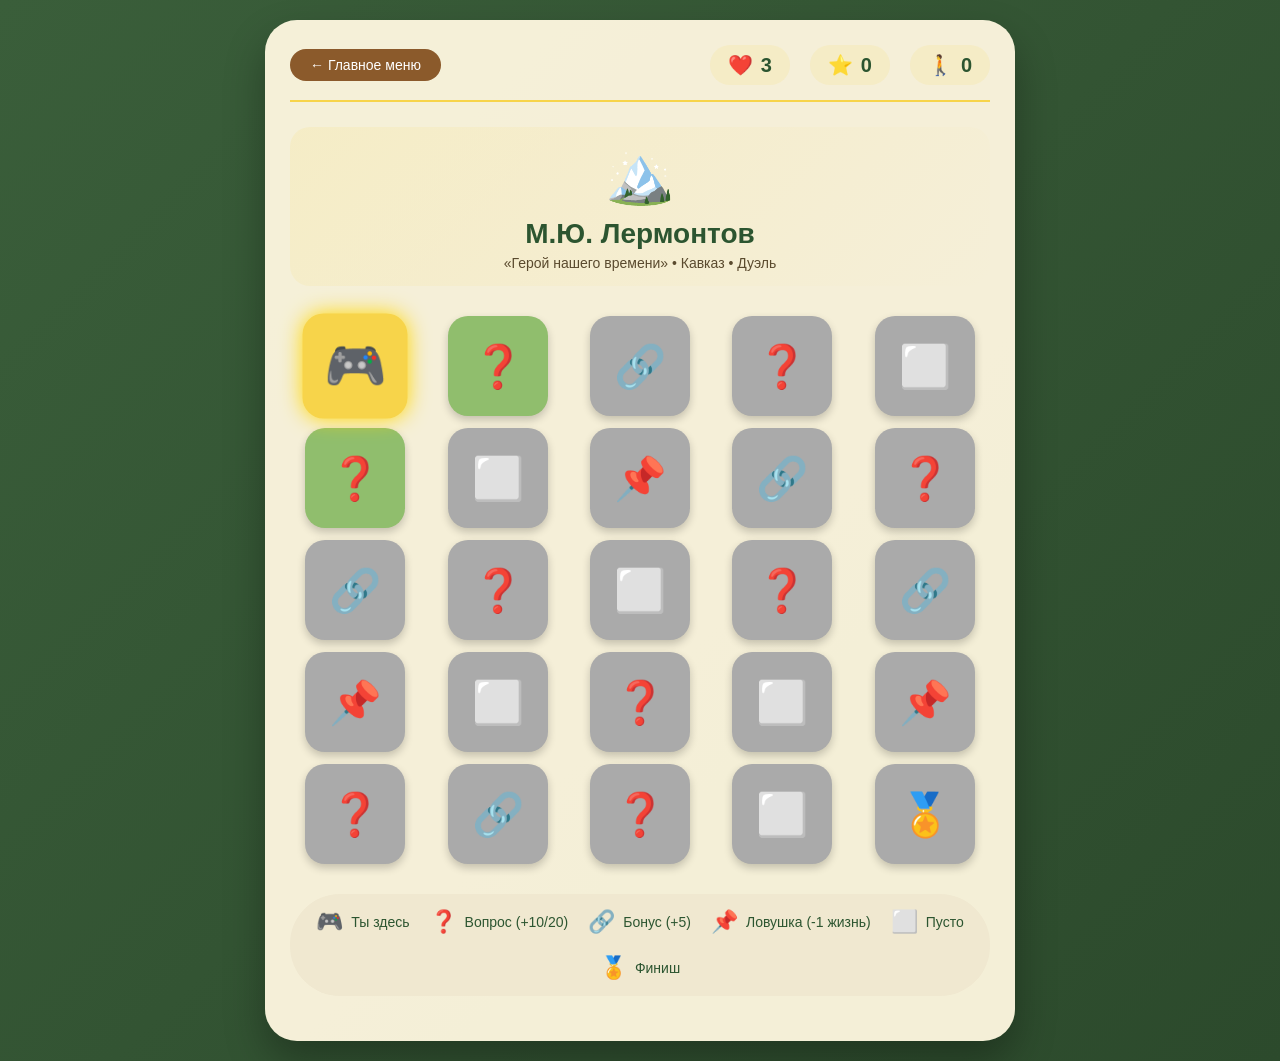
==== commit 3bd9c8f8: "Update board.html" ====
--- a/board.html
+++ b/board.html
@@ -1,11 +1,9 @@
-
 <!DOCTYPE html>
 <html lang="ru">
 <head>
     <meta charset="UTF-8">
     <meta name="viewport" content="width=device-width, initial-scale=1.0, user-scalable=yes">
     <title>Литературная бродилка 5x5</title>
-    <link rel="stylesheet" href="style.css">
     <style>
         * {
             margin: 0;
@@ -104,7 +102,6 @@
             margin-top: 5px;
         }
 
-        /* Поле 5x5 - большие клетки */
         .grid-5x5 {
             display: grid;
             grid-template-columns: repeat(5, 1fr);
@@ -168,7 +165,6 @@
             cursor: not-allowed;
         }
 
-        /* Легенда */
         .legend {
             display: flex;
             justify-content: center;
@@ -192,7 +188,6 @@
             font-size: 22px;
         }
 
-        /* Модальное окно */
         .modal {
             display: none;
             position: fixed;
@@ -306,16 +301,6 @@
             transform: translateX(5px);
         }
 
-        .modal-option.correct {
-            background: linear-gradient(135deg, #90be6d, #6a994e);
-            color: white;
-        }
-
-        .modal-option.wrong {
-            background: linear-gradient(135deg, #e76f51, #bc4742);
-            color: white;
-        }
-
         .modal-feedback {
             margin-top: 20px;
             padding: 12px;
@@ -336,7 +321,6 @@
             border-left: 4px solid #dc3545;
         }
 
-        /* Кнопки в модальном окне */
         .modal-btn {
             background: #8b5a2b;
             color: white;
@@ -395,9 +379,9 @@
         </div>
         
         <div class="location" id="location">
-            <div class="location-icon" id="boardIcon">📖</div>
-            <h3 id="boardTitle">Загрузка...</h3>
-            <p class="location-desc" id="boardDesc"></p>
+            <div class="location-icon" id="boardIcon">🏔️</div>
+            <h3 id="boardTitle">М.Ю. Лермонтов</h3>
+            <p class="location-desc" id="boardDesc">«Герой нашего времени» • Кавказ • Дуэль</p>
         </div>
         
         <div class="grid-5x5" id="gridContainer"></div>
@@ -412,7 +396,6 @@
         </div>
     </div>
 
-    <!-- Модальное окно для вопросов -->
     <div id="questionModal" class="modal">
         <div class="modal-content">
             <div class="modal-header">
@@ -423,7 +406,6 @@
         </div>
     </div>
 
-    <!-- Модальное окно для поражения -->
     <div id="defeatModal" class="modal">
         <div class="modal-content">
             <div class="modal-header">
@@ -439,7 +421,6 @@
         </div>
     </div>
 
-    <!-- Модальное окно для победы -->
     <div id="victoryModal" class="modal">
         <div class="modal-content">
             <div class="modal-header">
@@ -450,467 +431,297 @@
                 <div class="final-icon">🏆</div>
                 <p style="font-size: 18px; margin: 15px 0;">Поздравляем! Путь пройден!</p>
                 <div class="final-score" id="victoryScore">0 баллов</div>
-                <div class="prize" id="victoryQuote" style="margin: 15px 0;"></div>
+                <div class="prize" id="victoryQuote" style="margin: 15px 0; background: #f7d44a; padding: 15px; border-radius: 20px;"></div>
                 <button id="victoryResetBtn" class="modal-btn">Пройти заново</button>
             </div>
         </div>
     </div>
     
     <script>
-        // ========== ДАННЫЕ ПО АВТОРАМ ==========
-        const authorsData = {
-            lermontov: {
-                name: "М.Ю. Лермонтов",
-                icon: "🏔️",
-                desc: "«Герой нашего времени» • Кавказ • Дуэль",
-                bgGradient: "linear-gradient(135deg, #3a5e3a 0%, #2c4a2c 100%)"
-            },
-            tolstoy: {
-                name: "Л.Н. Толстой",
-                icon: "⚔️",
-                desc: "«Война и мир» • Бородино • Судьба России",
-                bgGradient: "linear-gradient(135deg, #5d3a1a 0%, #8b5a2b 100%)"
-            },
-            bulgakov: {
-                name: "М.А. Булгаков",
-                icon: "🏙️",
-                desc: "«Белая гвардия» • Киев 1918 • Дом Турбиных",
-                bgGradient: "linear-gradient(135deg, #2c2c3a 0%, #1a1a2a 100%)"
-            }
-        };
-        
-        // Вопросы (обычные)
-        const normalQuestions = {
-            lermontov: [
-                { text: "Как зовут главного героя романа «Герой нашего времени»?", options: ["Евгений Онегин", "Григорий Печорин", "Александр Чацкий", "Дмитрий Рудин"], correct: 1, explanation: "Печорин Григорий Александрович." },
-                { text: "С кем Печорин стреляется на дуэли?", options: ["Максим Максимыч", "Грушницкий", "Вернер", "Княжна Мери"], correct: 1, explanation: "Дуэль с Грушницким." },
-                { text: "Как зовут девушку, которую Печорин похищает?", options: ["Княжна Мери", "Вера", "Бэла", "Ундина"], correct: 2, explanation: "Бэла." },
-                { text: "Кто рассказывает историю о Бэле?", options: ["Печорин", "Вернер", "Максим Максимыч", "Грушницкий"], correct: 2, explanation: "Максим Максимыч." },
-                { text: "Какой тип представляет Печорин?", options: ["Лишний человек", "Маленький человек", "Романтический герой", "Герой-любовник"], correct: 0, explanation: "Лишний человек." }
-            ],
-            tolstoy: [
-                { text: "Сколько томов в романе «Война и мир»?", options: ["3 тома", "4 тома", "5 томов", "6 томов"], correct: 1, explanation: "4 тома." },
-                { text: "Кто командует русской армией при Бородино?", options: ["Наполеон", "Кутузов", "Багратион", "Барклай"], correct: 1, explanation: "Кутузов." },
-                { text: "За кого выходит Наташа Ростова?", options: ["Андрей", "Пьер", "Анатоль", "Николай"], correct: 1, explanation: "За Пьера Безухова." },
-                { text: "Кто такой Платон Каратаев?", options: ["Враг", "Учитель", "Сослуживец", "Родственник"], correct: 1, explanation: "Символ мудрости." },
-                { text: "Главная мысль романа?", options: ["Героизм", "Роль народа", "Любовь", "Критика"], correct: 1, explanation: "Историей движет народ." }
-            ],
-            bulgakov: [
-                { text: "Дом Турбиных находится на...", options: ["Набережной", "Алексеевском спуске", "Крещатике", "Подоле"], correct: 1, explanation: "Алексеевский спуск, 13." },
-                { text: "Символ дома Турбиных?", options: ["Кремовые шторы", "Библиотека", "Рояль", "Печка"], correct: 0, explanation: "Кремовые шторы." },
-                { text: "Кто спасает Алексея Турбина?", options: ["Елена", "Юлия Рейс", "Николка", "Мышлаевский"], correct: 1, explanation: "Юлия Рейс." },
-                { text: "Кто погибает, спасая юнкеров?", options: ["Алексей", "Николка", "Най-Турс", "Мышлаевский"], correct: 2, explanation: "Най-Турс." },
-                { text: "Финальная фраза романа?", options: ["Всё пройдёт", "Звёзды останутся", "Всё будет правильно", "Мир построен"], correct: 1, explanation: "«Но звёзды останутся»." }
-            ]
-        };
-        
-        // Вопросы на время (+20 баллов)
-        const timedQuestions = {
-            lermontov: [
-                { text: "В какой главе романа происходит история с контрабандистами?", options: ["Бэла", "Максим Максимыч", "Тамань", "Княжна Мери"], correct: 2, explanation: "Тамань." },
-                { text: "Кто убивает Вулича в романе?", options: ["Печорин", "Грушницкий", "Пьяный казак", "Контрабандисты"], correct: 2, explanation: "Пьяный казак." },
-                { text: "Как Печорин относится к судьбе?", options: ["Верит", "Не верит", "Сомневается", "Игнорирует"], correct: 0, explanation: "Верит в предопределение." },
-                { text: "Где происходит глава «Княжна Мери»?", options: ["Тамань", "Пятигорск", "Кисловодск", "Тифлис"], correct: 1, explanation: "Пятигорск." },
-                { text: "Что происходит с Печориным в конце?", options: ["Женится", "Умирает в Персии", "Становится генералом", "Эмигрирует"], correct: 1, explanation: "Умирает в Персии." }
-            ],
-            tolstoy: [
-                { text: "Что с Андреем Болконским?", options: ["Женится", "Умирает от ранения", "Эмигрирует", "Декабрист"], correct: 1, explanation: "Умирает от ранения." },
-                { text: "Фамилия Наташи?", options: ["Болконская", "Курагина", "Ростова", "Безухова"], correct: 2, explanation: "Ростова." },
-                { text: "Кто отдал подводы для раненых?", options: ["Андрей", "Пьер", "Наташа", "Кутузов"], correct: 2, explanation: "Наташа." },
-                { text: "Главное сражение романа?", options: ["Аустерлиц", "Шенграбен", "Бородино", "Тарутино"], correct: 2, explanation: "Бородино." },
-                { text: "Что символизирует дуб?", options: ["Смерть", "Возрождение", "Старость", "Войну"], correct: 1, explanation: "Возрождение Андрея." }
-            ],
-            bulgakov: [
-                { text: "Как зовут сестру Турбиных?", options: ["Наташа", "Елена", "Анна", "Варвара"], correct: 1, explanation: "Елена." },
-                { text: "Порядок смены власти в Киеве?", options: ["Б→Г→П", "Г→П→Б", "П→Г→Б", "Б→П→Г"], correct: 1, explanation: "Гетман→Петлюра→Большевики." },
-                { text: "Что снится Алексею после ранения?", options: ["Война", "Рай", "Дом", "Любовь"], correct: 1, explanation: "Рай, где все равны." },
-                { text: "Профессия Алексея Турбина?", options: ["Врач", "Военный", "Писатель", "Адвокат"], correct: 0, explanation: "Врач." },
-                { text: "Что с Николкой в финале?", options: ["Погибает", "Эмигрирует", "Остаётся", "Женится"], correct: 2, explanation: "Остаётся в Киеве." }
-            ]
-        };
-        
-        // Карта поля 5x5
-        const boardType = [
-            ["🎮", "❓", "🔗", "❓", "⬜"],
-            ["❓", "⬜", "📌", "🔗", "❓"],
-            ["🔗", "❓", "⬜", "❓", "🔗"],
-            ["📌", "⬜", "❓", "⬜", "📌"],
-            ["❓", "🔗", "❓", "⬜", "🏅"]
-        ];
-        
-        // Преобразуем в линейный массив
-        const linearBoard = [];
-        for (let i = 0; i < 5; i++) {
-            for (let j = 0; j < 5; j++) {
-                linearBoard.push({
-                    row: i,
-                    col: j,
-                    type: boardType[i][j],
-                    index: linearBoard.length
-                });
-            }
-        }
-        
-        const TOTAL_CELLS = 25;
-        let currentCell = 0;
-        let score = 0;
-        let lives = 3;
-        let moves = 0;
-        let passedCells = [0];
-        let awaitingAnswer = false;
-        let currentQuestion = null;
-        let pendingTargetCell = null;
-        let isTimedQuestion = false;
-        let timerInterval = null;
-        let timeLeft = 10;
-        let gameActive = true;
-        
-        const author = localStorage.getItem('boardAuthor');
-        if (!author || !authorsData[author]) {
-            alert('Пожалуйста, выберите автора в главном меню');
-            window.location.href = 'index.html';
-        }
-        
-        const data = authorsData[author];
-        document.getElementById('boardBody').style.background = data.bgGradient;
-        document.getElementById('boardIcon').textContent = data.icon;
-        document.getElementById('boardTitle').textContent = data.name;
-        document.getElementById('boardDesc').textContent = data.desc;
-        
-        const normalQ = normalQuestions[author];
-        const timedQ = timedQuestions[author];
-        
-        const gridContainer = document.getElementById('gridContainer');
-        const livesSpan = document.getElementById('lives');
-        const scoreSpan = document.getElementById('score');
-        const movesSpan = document.getElementById('moves');
-        
-        // Модальные окна
-        const questionModal = document.getElementById('questionModal');
-        const defeatModal = document.getElementById('defeatModal');
-        const victoryModal = document.getElementById('victoryModal');
-        const modalCloseBtn = document.getElementById('modalCloseBtn');
-        const defeatCloseBtn = document.getElementById('defeatCloseBtn');
-        const victoryCloseBtn = document.getElementById('victoryCloseBtn');
-        const defeatResetBtn = document.getElementById('defeatResetBtn');
-        const victoryResetBtn = document.getElementById('victoryResetBtn');
-        
-        function closeAllModals() {
-            questionModal.classList.remove('active');
-            defeatModal.classList.remove('active');
-            victoryModal.classList.remove('active');
-        }
-        
-        modalCloseBtn.addEventListener('click', () => {
-            questionModal.classList.remove('active');
-            stopTimer();
-            awaitingAnswer = false;
-        });
-        
-        defeatCloseBtn.addEventListener('click', () => defeatModal.classList.remove('active'));
-        victoryCloseBtn.addEventListener('click', () => victoryModal.classList.remove('active'));
-        
-        defeatResetBtn.addEventListener('click', () => {
-            defeatModal.classList.remove('active');
-            resetGame();
-        });
-        
-        victoryResetBtn.addEventListener('click', () => {
-            victoryModal.classList.remove('active');
-            resetGame();
-        });
-        
-        window.addEventListener('click', (e) => {
-            if (e.target === questionModal) {
+        (function() {
+            // Данные по авторам
+            const authorsData = {
+                lermontov: { name: "М.Ю. Лермонтов", icon: "🏔️", desc: "«Герой нашего времени» • Кавказ • Дуэль", bgGradient: "linear-gradient(135deg, #3a5e3a 0%, #2c4a2c 100%)" },
+                tolstoy: { name: "Л.Н. Толстой", icon: "⚔️", desc: "«Война и мир» • Бородино • Судьба России", bgGradient: "linear-gradient(135deg, #5d3a1a 0%, #8b5a2b 100%)" },
+                bulgakov: { name: "М.А. Булгаков", icon: "🏙️", desc: "«Белая гвардия» • Киев 1918 • Дом Турбиных", bgGradient: "linear-gradient(135deg, #2c2c3a 0%, #1a1a2a 100%)" }
+            };
+            
+            // Вопросы
+            const normalQuestions = {
+                lermontov: [
+                    { text: "Как зовут главного героя романа?", options: ["Евгений Онегин", "Григорий Печорин", "Александр Чацкий", "Дмитрий Рудин"], correct: 1, explanation: "Печорин." },
+                    { text: "С кем Печорин стреляется на дуэли?", options: ["Максим Максимыч", "Грушницкий", "Вернер", "Княжна Мери"], correct: 1, explanation: "С Грушницким." },
+                    { text: "Как зовут девушку, которую Печорин похищает?", options: ["Княжна Мери", "Вера", "Бэла", "Ундина"], correct: 2, explanation: "Бэла." }
+                ],
+                tolstoy: [
+                    { text: "Сколько томов в романе «Война и мир»?", options: ["3", "4", "5", "6"], correct: 1, explanation: "4 тома." },
+                    { text: "Кто командует русской армией при Бородино?", options: ["Наполеон", "Кутузов", "Багратион", "Барклай"], correct: 1, explanation: "Кутузов." },
+                    { text: "За кого выходит Наташа Ростова?", options: ["Андрей", "Пьер", "Анатоль", "Николай"], correct: 1, explanation: "За Пьера." }
+                ],
+                bulgakov: [
+                    { text: "Дом Турбиных находится на...", options: ["Набережной", "Алексеевском спуске", "Крещатике", "Подоле"], correct: 1, explanation: "Алексеевский спуск." },
+                    { text: "Символ дома Турбиных?", options: ["Кремовые шторы", "Библиотека", "Рояль", "Печка"], correct: 0, explanation: "Кремовые шторы." },
+                    { text: "Кто спасает Алексея Турбина?", options: ["Елена", "Юлия Рейс", "Николка", "Мышлаевский"], correct: 1, explanation: "Юлия Рейс." }
+                ]
+            };
+            
+            const timedQuestions = {
+                lermontov: [
+                    { text: "В какой главе история с контрабандистами?", options: ["Бэла", "Максим Максимыч", "Тамань", "Княжна Мери"], correct: 2, explanation: "Тамань." },
+                    { text: "Кто убивает Вулича?", options: ["Печорин", "Грушницкий", "Пьяный казак", "Контрабандисты"], correct: 2, explanation: "Пьяный казак." }
+                ],
+                tolstoy: [
+                    { text: "Что с Андреем Болконским?", options: ["Женится", "Умирает", "Эмигрирует", "Декабрист"], correct: 1, explanation: "Умирает." },
+                    { text: "Главное сражение романа?", options: ["Аустерлиц", "Шенграбен", "Бородино", "Тарутино"], correct: 2, explanation: "Бородино." }
+                ],
+                bulgakov: [
+                    { text: "Как зовут сестру Турбиных?", options: ["Наташа", "Елена", "Анна", "Варвара"], correct: 1, explanation: "Елена." },
+                    { text: "Финальная фраза романа?", options: ["Всё пройдёт", "Звёзды останутся", "Всё будет правильно", "Мир построен"], correct: 1, explanation: "«Но звёзды останутся»." }
+                ]
+            };
+            
+            const boardType = [
+                ["🎮", "❓", "🔗", "❓", "⬜"],
+                ["❓", "⬜", "📌", "🔗", "❓"],
+                ["🔗", "❓", "⬜", "❓", "🔗"],
+                ["📌", "⬜", "❓", "⬜", "📌"],
+                ["❓", "🔗", "❓", "⬜", "🏅"]
+            ];
+            
+            const linearBoard = [];
+            for (let i = 0; i < 5; i++) {
+                for (let j = 0; j < 5; j++) {
+                    linearBoard.push({ row: i, col: j, type: boardType[i][j], index: linearBoard.length });
+                }
+            }
+            
+            const TOTAL_CELLS = 25;
+            let currentCell = 0;
+            let score = 0;
+            let lives = 3;
+            let moves = 0;
+            let passedCells = [0];
+            let awaitingAnswer = false;
+            let pendingTargetCell = null;
+            let isTimedQuestion = false;
+            let timerInterval = null;
+            let gameActive = true;
+            
+            let author = localStorage.getItem('boardAuthor');
+            if (!author || !authorsData[author]) author = 'lermontov';
+            
+            const data = authorsData[author];
+            document.getElementById('boardBody').style.background = data.bgGradient;
+            document.getElementById('boardIcon').textContent = data.icon;
+            document.getElementById('boardTitle').textContent = data.name;
+            document.getElementById('boardDesc').textContent = data.desc;
+            
+            const normalQ = normalQuestions[author];
+            const timedQ = timedQuestions[author];
+            
+            const gridContainer = document.getElementById('gridContainer');
+            const livesSpan = document.getElementById('lives');
+            const scoreSpan = document.getElementById('score');
+            const movesSpan = document.getElementById('moves');
+            
+            const questionModal = document.getElementById('questionModal');
+            const defeatModal = document.getElementById('defeatModal');
+            const victoryModal = document.getElementById('victoryModal');
+            
+            function stopTimer() {
+                if (timerInterval) { clearInterval(timerInterval); timerInterval = null; }
+            }
+            
+            function closeAllModals() {
                 questionModal.classList.remove('active');
-                stopTimer();
-                awaitingAnswer = false;
-            }
-            if (e.target === defeatModal) defeatModal.classList.remove('active');
-            if (e.target === victoryModal) victoryModal.classList.remove('active');
-        });
-        
-        function stopTimer() {
-            if (timerInterval) {
-                clearInterval(timerInterval);
-                timerInterval = null;
-            }
-        }
-        
-        function getAvailableNeighbors(cellIndex) {
-            const cell = linearBoard[cellIndex];
-            const neighbors = [];
-            if (cell.row > 0) {
-                const upIndex = (cell.row - 1) * 5 + cell.col;
-                if (!passedCells.includes(upIndex)) neighbors.push(upIndex);
-            }
-            if (cell.row < 4) {
-                const downIndex = (cell.row + 1) * 5 + cell.col;
-                if (!passedCells.includes(downIndex)) neighbors.push(downIndex);
-            }
-            if (cell.col > 0) {
-                const leftIndex = cell.row * 5 + (cell.col - 1);
-                if (!passedCells.includes(leftIndex)) neighbors.push(leftIndex);
-            }
-            if (cell.col < 4) {
-                const rightIndex = cell.row * 5 + (cell.col + 1);
-                if (!passedCells.includes(rightIndex)) neighbors.push(rightIndex);
-            }
-            return neighbors;
-        }
-        
-        function updateUI() {
-            livesSpan.textContent = lives;
-            scoreSpan.textContent = score;
-            movesSpan.textContent = moves;
-            drawGrid();
-            
-            if (!gameActive) return;
-            
-            if (lives <= 0) {
-                gameActive = false;
-                document.getElementById('defeatScore').textContent = `${score} баллов`;
-                defeatModal.classList.add('active');
-                return;
-            }
-            
-            if (currentCell === TOTAL_CELLS - 1) {
-                gameActive = false;
-                const totalPossible = 25 * 10;
-                const percent = (score / totalPossible) * 100;
-                let prizeQuote = percent >= 80 ? "Блестяще! Вы настоящий знаток литературы!" : (percent >= 50 ? "Неплохо! Но есть куда расти." : "Перечитайте произведения и попробуйте снова!");
-                document.getElementById('victoryScore').textContent = `${score} баллов`;
-                document.getElementById('victoryQuote').textContent = prizeQuote;
-                victoryModal.classList.add('active');
-                return;
-            }
-        }
-        
-        function getIconForType(type, isCurrent = false) {
-            if (isCurrent) return '🎮';
-            switch(type) {
-                case '🎮': return '🎮';
-                case '❓': return '❓';
-                case '🔗': return '🔗';
-                case '📌': return '📌';
-                case '⬜': return '⬜';
-                case '🏅': return '🏅';
-                default: return '❓';
-            }
-        }
-        
-        function drawGrid() {
-            gridContainer.innerHTML = '';
-            const neighbors = getAvailableNeighbors(currentCell);
-            
-            for (let i = 0; i < TOTAL_CELLS; i++) {
-                const cell = linearBoard[i];
-                const cellDiv = document.createElement('div');
-                cellDiv.classList.add('cell');
-                
-                const isCurrent = (i === currentCell);
-                const icon = getIconForType(cell.type, isCurrent);
-                
-                cellDiv.innerHTML = `<div class="cell-icon">${icon}</div>`;
-                
-                if (passedCells.includes(i) && i !== currentCell) {
-                    cellDiv.classList.add('passed');
-                } else if (i === currentCell) {
-                    cellDiv.classList.add('current');
-                } else if (neighbors.includes(i) && gameActive) {
-                    cellDiv.classList.add('available');
-                    cellDiv.addEventListener('click', () => moveToCell(i));
+                defeatModal.classList.remove('active');
+                victoryModal.classList.remove('active');
+            }
+            
+            document.getElementById('modalCloseBtn').onclick = () => { closeAllModals(); stopTimer(); awaitingAnswer = false; };
+            document.getElementById('defeatCloseBtn').onclick = () => defeatModal.classList.remove('active');
+            document.getElementById('victoryCloseBtn').onclick = () => victoryModal.classList.remove('active');
+            document.getElementById('defeatResetBtn').onclick = () => { defeatModal.classList.remove('active'); resetGame(); };
+            document.getElementById('victoryResetBtn').onclick = () => { victoryModal.classList.remove('active'); resetGame(); };
+            
+            function getAvailableNeighbors(cellIndex) {
+                const cell = linearBoard[cellIndex];
+                const neighbors = [];
+                if (cell.row > 0) { const idx = (cell.row - 1) * 5 + cell.col; if (!passedCells.includes(idx)) neighbors.push(idx); }
+                if (cell.row < 4) { const idx = (cell.row + 1) * 5 + cell.col; if (!passedCells.includes(idx)) neighbors.push(idx); }
+                if (cell.col > 0) { const idx = cell.row * 5 + (cell.col - 1); if (!passedCells.includes(idx)) neighbors.push(idx); }
+                if (cell.col < 4) { const idx = cell.row * 5 + (cell.col + 1); if (!passedCells.includes(idx)) neighbors.push(idx); }
+                return neighbors;
+            }
+            
+            function updateUI() {
+                livesSpan.textContent = lives;
+                scoreSpan.textContent = score;
+                movesSpan.textContent = moves;
+                drawGrid();
+                
+                if (!gameActive) return;
+                if (lives <= 0) {
+                    gameActive = false;
+                    document.getElementById('defeatScore').textContent = score + ' баллов';
+                    defeatModal.classList.add('active');
+                    return;
+                }
+                if (currentCell === TOTAL_CELLS - 1) {
+                    gameActive = false;
+                    const percent = (score / 250) * 100;
+                    let quote = percent >= 80 ? "Блестяще!" : (percent >= 50 ? "Неплохо!" : "Попробуйте ещё раз!");
+                    document.getElementById('victoryScore').textContent = score + ' баллов';
+                    document.getElementById('victoryQuote').textContent = quote;
+                    victoryModal.classList.add('active');
+                    return;
+                }
+            }
+            
+            function getIcon(type, isCurrent) {
+                if (isCurrent) return '🎮';
+                const icons = { '🎮':'🎮', '❓':'❓', '🔗':'🔗', '📌':'📌', '⬜':'⬜', '🏅':'🏅' };
+                return icons[type] || '❓';
+            }
+            
+            function drawGrid() {
+                gridContainer.innerHTML = '';
+                const neighbors = getAvailableNeighbors(currentCell);
+                for (let i = 0; i < TOTAL_CELLS; i++) {
+                    const cell = linearBoard[i];
+                    const div = document.createElement('div');
+                    div.className = 'cell';
+                    const isCurrent = (i === currentCell);
+                    div.innerHTML = `<div class="cell-icon">${getIcon(cell.type, isCurrent)}</div>`;
+                    if (passedCells.includes(i) && i !== currentCell) div.classList.add('passed');
+                    else if (i === currentCell) div.classList.add('current');
+                    else if (neighbors.includes(i) && gameActive) {
+                        div.classList.add('available');
+                        div.onclick = () => moveToCell(i);
+                    } else div.classList.add('locked');
+                    gridContainer.appendChild(div);
+                }
+            }
+            
+            function moveToCell(targetCell) {
+                if (awaitingAnswer || !gameActive) return;
+                if (!getAvailableNeighbors(currentCell).includes(targetCell)) return;
+                
+                const cellType = linearBoard[targetCell].type;
+                pendingTargetCell = targetCell;
+                
+                if (cellType === '🔗') { score += 5; moves++; currentCell = targetCell; if (!passedCells.includes(targetCell)) passedCells.push(targetCell); updateUI(); return; }
+                if (cellType === '📌') { lives--; moves++; currentCell = targetCell; if (!passedCells.includes(targetCell)) passedCells.push(targetCell); updateUI(); return; }
+                if (cellType === '⬜') { moves++; currentCell = targetCell; if (!passedCells.includes(targetCell)) passedCells.push(targetCell); updateUI(); return; }
+                if (cellType === '🏅') { moves++; currentCell = targetCell; if (!passedCells.includes(targetCell)) passedCells.push(targetCell); updateUI(); return; }
+                
+                const isTimed = Math.random() < 0.5;
+                let question, points = 10;
+                if (isTimed && timedQ.length) {
+                    question = timedQ[Math.floor(Math.random() * timedQ.length)];
+                    points = 20;
+                    isTimedQuestion = true;
                 } else {
-                    cellDiv.classList.add('locked');
+                    question = normalQ[Math.floor(Math.random() * normalQ.length)];
+                    points = 10;
+                    isTimedQuestion = false;
                 }
-                
-                gridContainer.appendChild(cellDiv);
-            }
-        }
-        
-        function moveToCell(targetCell) {
-            if (awaitingAnswer) return;
-            if (!gameActive) return;
-            
-            const neighbors = getAvailableNeighbors(currentCell);
-            if (!neighbors.includes(targetCell)) return;
-            
-            const cellType = linearBoard[targetCell].type;
-            pendingTargetCell = targetCell;
-            
-            if (cellType === '🔗') {
-                score += 5;
-                moves++;
-                currentCell = targetCell;
-                if (!passedCells.includes(targetCell)) passedCells.push(targetCell);
-                updateUI();
-                return;
-            } else if (cellType === '📌') {
-                lives--;
-                moves++;
-                currentCell = targetCell;
-                if (!passedCells.includes(targetCell)) passedCells.push(targetCell);
-                updateUI();
-                return;
-            } else if (cellType === '⬜') {
-                moves++;
-                currentCell = targetCell;
-                if (!passedCells.includes(targetCell)) passedCells.push(targetCell);
-                updateUI();
-                return;
-            } else if (cellType === '🏅') {
-                moves++;
-                currentCell = targetCell;
-                if (!passedCells.includes(targetCell)) passedCells.push(targetCell);
-                updateUI();
-                return;
-            }
-            
-            // Тип '❓' - вопрос
-            const isTimed = Math.random() < 0.5;
-            let question = null;
-            let pointsValue = 10;
-            
-            if (isTimed && timedQ && timedQ.length > 0) {
-                const randomIndex = Math.floor(Math.random() * timedQ.length);
-                question = timedQ[randomIndex];
-                pointsValue = 20;
-                isTimedQuestion = true;
-            } else {
-                const randomIndex = Math.floor(Math.random() * normalQ.length);
-                question = normalQ[randomIndex];
-                pointsValue = 10;
-                isTimedQuestion = false;
-            }
-            
-            if (!question) return;
-            
-            currentQuestion = question;
-            awaitingAnswer = true;
-            
-            showModalQuestion(question, pointsValue, isTimedQuestion);
-        }
-        
-        function showModalQuestion(question, pointsValue, isTimed) {
-            const optionsHtml = question.options.map((opt, idx) => 
-                `<div class="modal-option" data-opt="${idx}">${opt}</div>`
-            ).join('');
-            
-            let timerHtml = '';
-            if (isTimed) {
-                timerHtml = `
+                if (!question) return;
+                
+                awaitingAnswer = true;
+                showModal(question, points);
+            }
+            
+            function showModal(question, points) {
+                const optionsHtml = question.options.map((opt, idx) => `<div class="modal-option" data-opt="${idx}">${opt}</div>`).join('');
+                const isTimed = isTimedQuestion;
+                const timerHtml = isTimed ? `
                     <div class="timer-area">
-                        <div style="font-size: 16px; color: #bc4742; font-weight: bold;">⚠️ ВНИМАНИЕ! Вопрос на время! ⚠️</div>
+                        <div style="font-size:16px; color:#bc4742; font-weight:bold;">⚠️ ВНИМАНИЕ! Вопрос на время! ⚠️</div>
                         <div class="timer-display" id="modalTimerDisplay">10</div>
-                        <div style="font-size: 14px; color: #666;">Осталось секунд</div>
+                        <div style="font-size:14px;">Осталось секунд</div>
                     </div>
+                ` : '';
+                
+                document.getElementById('modalTitle').innerHTML = isTimed ? `⏱️ Вопрос на время! +${points} баллов` : `📖 Обычный вопрос +${points} баллов`;
+                document.getElementById('modalBody').innerHTML = `
+                    <div class="question-text">${question.text}</div>
+                    ${timerHtml}
+                    <div class="options-grid" id="modalOptions">${optionsHtml}</div>
+                    <div id="modalFeedback" class="modal-feedback"></div>
                 `;
-            }
-            
-            document.getElementById('modalTitle').innerHTML = isTimed ? `⏱️ Вопрос на время! +${pointsValue} баллов` : `📖 Обычный вопрос +${pointsValue} баллов`;
-            
-            document.getElementById('modalBody').innerHTML = `
-                <div class="question-text">${question.text}</div>
-                ${timerHtml}
-                <div class="options-grid" id="modalOptions">${optionsHtml}</div>
-                <div id="modalFeedback" class="modal-feedback"></div>
-            `;
-            
-            questionModal.classList.add('active');
-            
-            if (isTimed) {
-                timeLeft = 10;
-                const timerDisplay = document.getElementById('modalTimerDisplay');
-                if (timerDisplay) timerDisplay.textContent = timeLeft;
-                
-                timerInterval = setInterval(() => {
-                    if (!awaitingAnswer) return;
-                    timeLeft--;
-                    if (timerDisplay) {
-                        timerDisplay.textContent = timeLeft;
-                        if (timeLeft <= 3) {
-                            timerDisplay.classList.add('warning');
-                        }
-                        if (timeLeft <= 0) {
-                            clearInterval(timerInterval);
-                            timerInterval = null;
-                            if (awaitingAnswer) {
-                                handleAnswer(false, null, true);
-                            }                            }
+                questionModal.classList.add('active');
+                
+                if (isTimed) {
+                    let timeLeft = 10;
+                    const timerDisplay = document.getElementById('modalTimerDisplay');
+                    if (timerDisplay) timerDisplay.textContent = timeLeft;
+                    timerInterval = setInterval(() => {
+                        if (!awaitingAnswer) return;
+                        timeLeft--;
+                        if (timerDisplay) {
+                            timerDisplay.textContent = timeLeft;
+                            if (timeLeft <= 3) timerDisplay.classList.add('warning');
+                            if (timeLeft <= 0) {
+                                clearInterval(timerInterval);
+                                if (awaitingAnswer) handleAnswer(false, null, true);
+                            }
                         }
                     }, 1000);
                 }
-            }
-            
-            // Назначаем обработчики на варианты ответов
-            setTimeout(() => {
-                const modalOptions = document.querySelectorAll('#modalOptions .modal-option');
-                modalOptions.forEach(opt => {
-                    opt.addEventListener('click', (e) => {
-                        if (!awaitingAnswer) return;
-                        const selected = parseInt(opt.dataset.opt);
-                        const isCorrect = (selected === question.correct);
-                        handleAnswer(isCorrect, question.explanation, isTimed);
+                
+                setTimeout(() => {
+                    document.querySelectorAll('#modalOptions .modal-option').forEach(opt => {
+                        opt.onclick = () => {
+                            if (!awaitingAnswer) return;
+                            const selected = parseInt(opt.dataset.opt);
+                            handleAnswer(selected === question.correct, question.explanation, isTimed);
+                        };
                     });
-                });
-            }, 10);
-        }
-        
-        function handleAnswer(isCorrect, explanation, isTimed) {
-            if (!awaitingAnswer) return;
-            
-            if (isTimed) {
-                stopTimer();
-            }
-            
-            const feedbackDiv = document.getElementById('modalFeedback');
-            const pointsValue = isTimed ? 20 : 10;
-            
-            if (isCorrect) {
-                score += pointsValue;
-                moves++;
-                currentCell = pendingTargetCell;
-                if (!passedCells.includes(pendingTargetCell)) passedCells.push(pendingTargetCell);
-                feedbackDiv.innerHTML = `✅ Правильно! +${pointsValue} баллов. ${explanation}`;
-                feedbackDiv.classList.add('correct');
+                }, 10);
+            }
+            
+            function handleAnswer(isCorrect, explanation, isTimed) {
+                if (!awaitingAnswer) return;
+                if (isTimed) stopTimer();
+                
+                const feedbackDiv = document.getElementById('modalFeedback');
+                const points = isTimed ? 20 : 10;
+                
+                if (isCorrect) {
+                    score += points;
+                    moves++;
+                    currentCell = pendingTargetCell;
+                    if (!passedCells.includes(pendingTargetCell)) passedCells.push(pendingTargetCell);
+                    feedbackDiv.innerHTML = `✅ Правильно! +${points} баллов. ${explanation || ''}`;
+                    feedbackDiv.className = 'modal-feedback correct';
+                } else {
+                    lives--;
+                    feedbackDiv.innerHTML = `❌ Неправильно. ${explanation || 'Время вышло!'} -1 жизнь.`;
+                    feedbackDiv.className = 'modal-feedback wrong';
+                }
                 
                 setTimeout(() => {
                     questionModal.classList.remove('active');
                     awaitingAnswer = false;
                     updateUI();
                 }, 1500);
-            } else {
-                lives--;
-                if (explanation) {
-                    feedbackDiv.innerHTML = `❌ Неправильно. ${explanation} -1 жизнь.`;
-                } else {
-                    feedbackDiv.innerHTML = `⏰ Время вышло! -1 жизнь.`;
-                }
-                feedbackDiv.classList.add('wrong');
-                
-                setTimeout(() => {
-                    questionModal.classList.remove('active');
-                    awaitingAnswer = false;
-                    updateUI();
-                }, 1500);
-            }
-        }
-        
-        function resetGame() {
-            gameActive = true;
-            currentCell = 0;
-            score = 0;
-            lives = 3;
-            moves = 0;
-            passedCells = [0];
-            awaitingAnswer = false;
-            pendingTargetCell = null;
-            stopTimer();
+            }
+            
+            function resetGame() {
+                gameActive = true;
+                currentCell = 0;
+                score = 0;
+                lives = 3;
+                moves = 0;
+                passedCells = [0];
+                awaitingAnswer = false;
+                stopTimer();
+                updateUI();
+            }
+            
             updateUI();
-        }
-        
-        // Инициализация
-        updateUI();
+        })();
     </script>
 </body>
 </html>
